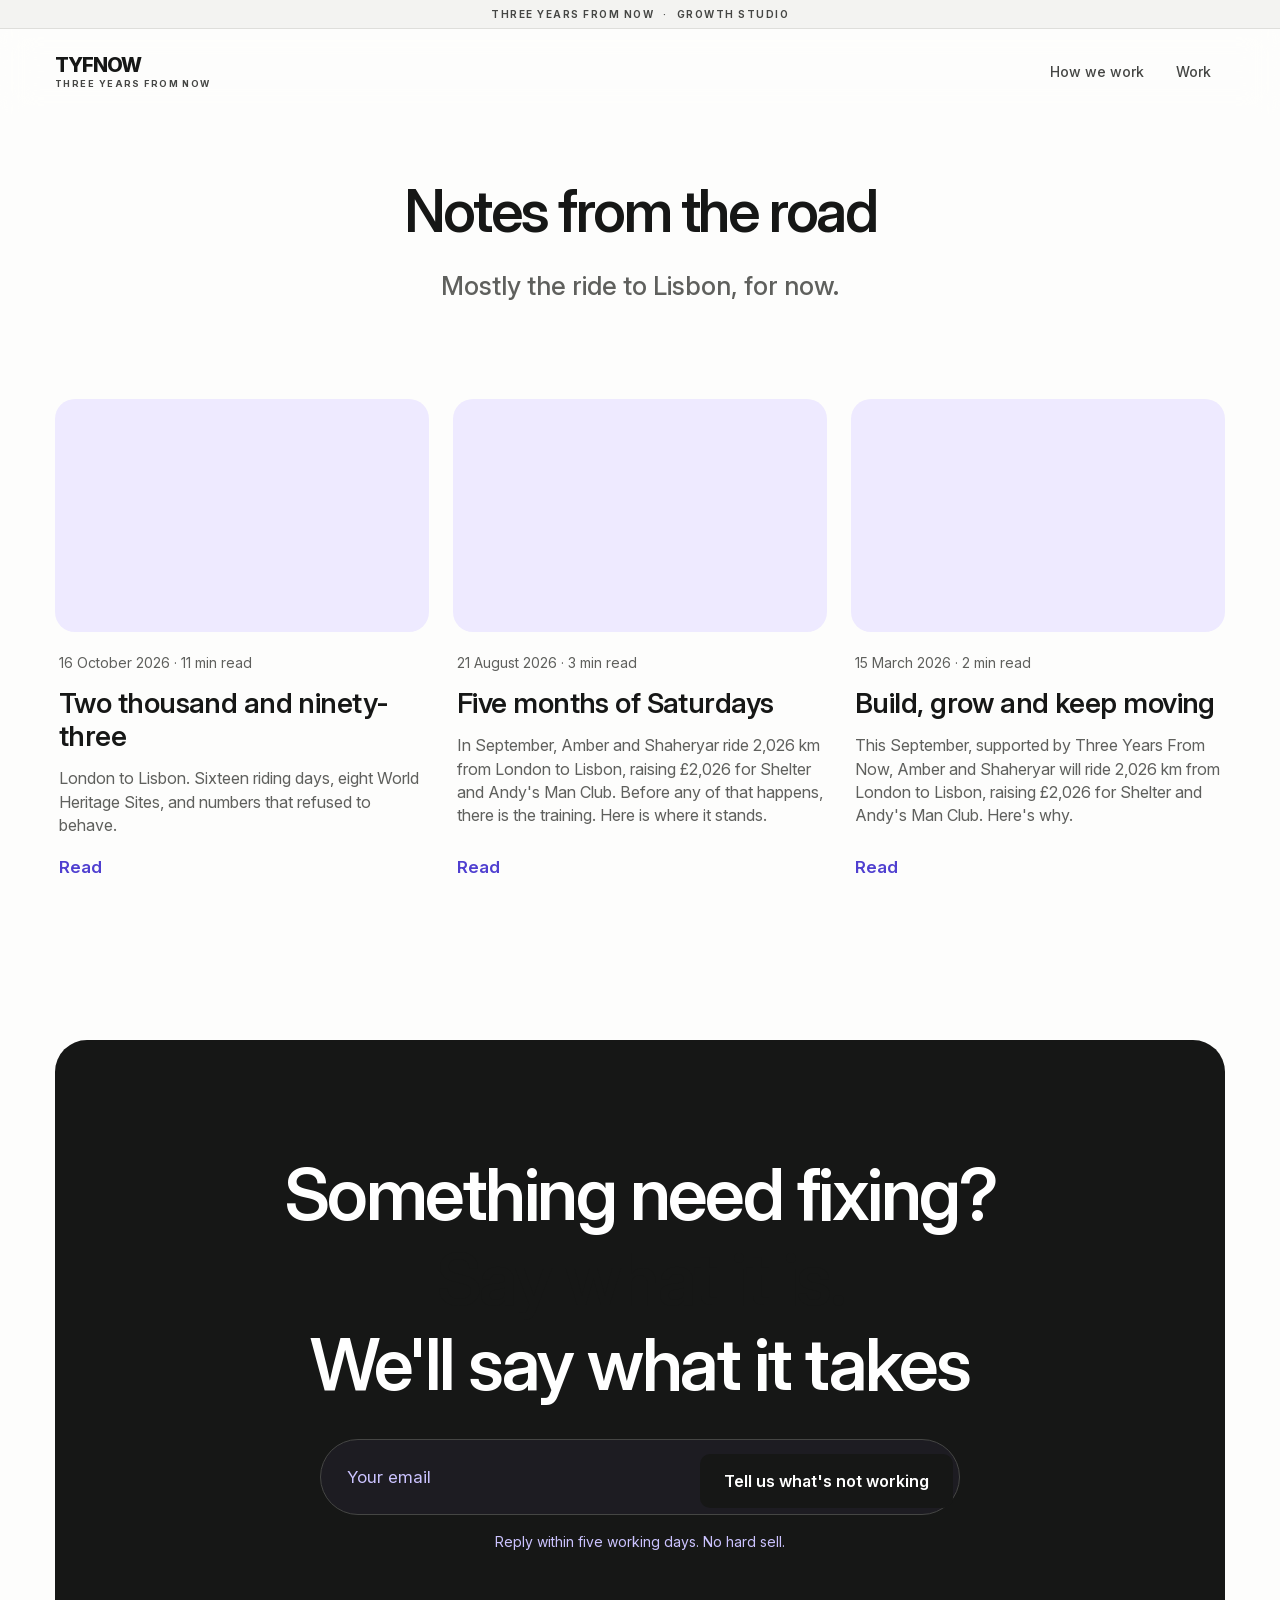
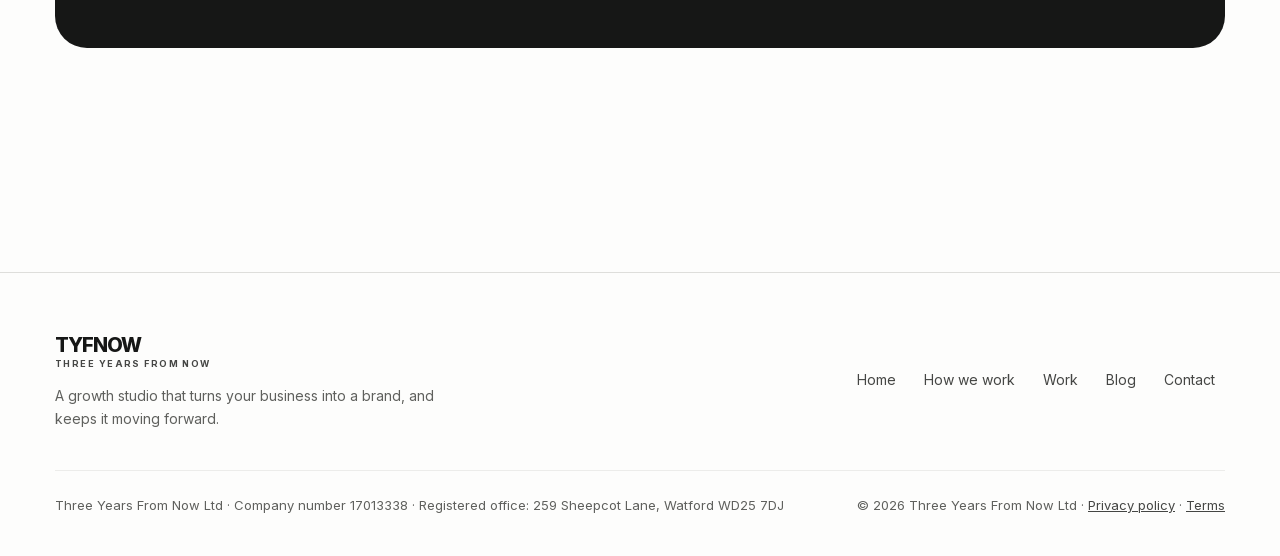
==== blog/index.html @ 42dde0fc "F166–F171: logo is Home, no nav button, problem copy edits, no section lines, new audience drawings " ====
<!doctype html>
<html lang="en-GB" data-ga="">
<head>
<meta charset="utf-8">
<meta name="viewport" content="width=device-width, initial-scale=1">
<title>Blog. Notes on building and growing a small business. Three Years From Now</title>
<meta name="description" content="Notes from Three Years From Now. Mostly the ride to Lisbon, for now.">
<meta name="robots" content="index, follow">
<link rel="canonical" href="https://www.threeyearsfromnow.com/blog">
<meta property="og:title" content="Blog. Notes on building and growing a small business. Three Years From Now">
<meta property="og:description" content="Notes from Three Years From Now. Mostly the ride to Lisbon, for now.">
<meta property="og:url" content="https://www.threeyearsfromnow.com/blog">
<meta property="og:type" content="website">
<meta property="og:site_name" content="Three Years From Now">
<meta property="og:locale" content="en_GB">
<meta property="og:image" content="https://www.threeyearsfromnow.com/img/og.png">
<meta property="og:image:width" content="1200">
<meta property="og:image:height" content="630">
<meta property="og:image:alt" content="Hopping tools isn't a strategy. A growth studio for business owners.">
<meta name="twitter:card" content="summary_large_image">
<meta name="twitter:title" content="Blog. Notes on building and growing a small business. Three Years From Now">
<meta name="twitter:description" content="Notes from Three Years From Now. Mostly the ride to Lisbon, for now.">
<meta name="twitter:image" content="https://www.threeyearsfromnow.com/img/og.png">
<script type="application/ld+json">{"@context": "https://schema.org", "@graph": [{"@type": "Blog", "url": "https://www.threeyearsfromnow.com/blog", "name": "Three Years From Now blog", "publisher": {"@id": "https://www.threeyearsfromnow.com/#org"}}, {"@type": "BreadcrumbList", "itemListElement": [{"@type": "ListItem", "position": 1, "name": "Home", "item": "https://www.threeyearsfromnow.com/"}, {"@type": "ListItem", "position": 2, "name": "Blog", "item": "https://www.threeyearsfromnow.com/blog"}]}]}</script>
<link rel="preload" href="/fonts/InterVariable-latin.woff" as="font" type="font/woff" crossorigin>
<link rel="stylesheet" href="/css/v06-base.css">
<link rel="stylesheet" href="/css/site.css">
<link rel="stylesheet" href="/css/pages.css">
<link rel="stylesheet" href="/css/v06-legacy.css">
<link rel="stylesheet" href="/css/v06-chrome.css">
</head>
<body>
<div id="site">
  <div class="util">Three Years From Now <span aria-hidden="true">·</span> Growth studio</div>

<header class="hdr">
  <div class="hdr-wrap">
    <div class="hdr-in">
      <a class="brand" href="/" aria-label="TYFNOW, Three Years From Now, home">
        <span class="brand-w">TYFNOW</span>
        <span class="brand-s">Three Years From Now</span>
      </a>
      <nav class="hdr-nav" aria-label="Primary">
        <a class="hdr-link" href="/how-we-work">How we work</a>
        <a class="hdr-link" href="/work">Work</a>
      </nav>
      <button class="hdr-menu" type="button" aria-controls="hdr-mob" aria-expanded="false">Menu</button>
    </div>
    <nav class="hdr-mob" id="hdr-mob" aria-label="Primary, mobile" hidden>
      <a class="hdr-link" href="/how-we-work">How we work</a>
      <a class="hdr-link" href="/work">Work</a>
    </nav>
  </div>
</header>
  <main class="wrap">

<section class="page-head">
  <h1>Notes from the road</h1>
  <p class="sub">Mostly the ride to Lisbon, for now.</p>
</section>
<section class="post-grid">
    <a href="/blog/two-thousand-and-ninety-three" class="post-card">
      <div class="thumb" aria-hidden="true"><!-- listing image slot: <img src="/img/blog/FILE.jpg" alt="" loading="lazy"> --></div>
      <p class="meta"><time datetime="2026-10-16">16 October 2026</time> · 11 min read</p>
      <h2>Two thousand and ninety-three</h2>
      <p class="stand">London to Lisbon. Sixteen riding days, eight World Heritage Sites, and numbers that refused to behave.</p>
      <span class="read">Read</span>
    </a>
    <a href="/blog/five-months-of-saturdays" class="post-card">
      <div class="thumb" aria-hidden="true"><!-- listing image slot: <img src="/img/blog/FILE.jpg" alt="" loading="lazy"> --></div>
      <p class="meta"><time datetime="2026-08-21">21 August 2026</time> · 3 min read</p>
      <h2>Five months of Saturdays</h2>
      <p class="stand">In September, Amber and Shaheryar ride 2,026 km from London to Lisbon, raising £2,026 for Shelter and Andy's Man Club. Before any of that happens, there is the training. Here is where it stands.</p>
      <span class="read">Read</span>
    </a>
    <a href="/blog/build-grow-and-keep-moving" class="post-card">
      <div class="thumb" aria-hidden="true"><!-- listing image slot: <img src="/img/blog/FILE.jpg" alt="" loading="lazy"> --></div>
      <p class="meta"><time datetime="2026-03-15">15 March 2026</time> · 2 min read</p>
      <h2>Build, grow and keep moving</h2>
      <p class="stand">This September, supported by Three Years From Now, Amber and Shaheryar will ride 2,026 km from London to Lisbon, raising £2,026 for Shelter and Andy's Man Club. Here's why.</p>
      <span class="read">Read</span>
    </a>
</section>

<section class="cta-sec">
  <div class="card cta-card">
    <h2>Something need fixing?<br><span>Say what it is.</span><br>We'll say what it takes</h2>
    <form class="cta-form" action="/contact" method="get">
      <div class="cta-field">
        <label for="cta-email" class="sr-only">Your email</label>
        <input id="cta-email" name="email" type="email" inputmode="email" autocomplete="email" placeholder="Your email">
        <button type="submit" class="btn">Tell us what's not working</button>
      </div>
      <p class="trust">Reply within five working days. No hard sell.</p>
    </form>
  </div>
</section>

</main>
  <footer class="foot">
  <div class="foot-wrap">
    <div class="foot-top">
      <div class="foot-brand">
        <a class="brand" href="/" aria-label="TYFNOW, Three Years From Now, home">
          <span class="brand-w">TYFNOW</span>
          <span class="brand-s">Three Years From Now</span>
        </a>
        <p class="foot-desc">A growth studio that turns your business into a brand, and keeps it moving forward.</p>
      </div>
      <nav class="foot-links" aria-label="Footer">
        <a href="/">Home</a>
        <a href="/how-we-work">How we work</a>
        <a href="/work">Work</a>
        <a href="/blog" aria-current="page">Blog</a>
        <a href="/contact">Contact</a>
      </nav>
    </div>
    <div class="foot-base">
      <p>Three Years From Now Ltd · Company number 17013338 · Registered office: 259 Sheepcot Lane, Watford WD25 7DJ</p>
      <p>© 2026 Three Years From Now Ltd · <a href="/privacy">Privacy policy</a> · <a href="/terms">Terms</a></p>
    </div>
  </div>
</footer>
</div>
<div id="cookie" class="cookie" role="region" aria-label="Cookies">
  <p>We'd like to count visits with Google Analytics. It records which pages and buttons get used, not what you type. <a href="/privacy">Privacy policy</a>.</p>
  <button type="button" class="btn" data-accept>Accept</button>
  <button type="button" class="btn ghost" data-decline>Decline</button>
</div>
<script src="/js/site.js"></script>
<script src="/js/v06.js"></script>
</body>
</html>
---- css/v06-base.css ----
/* TYFNOW v06-base.css: self-hosted Inter (variable, Latin subset). Loaded first on every page. 23 Oct 2026. */
@font-face{font-family:"Inter";font-style:normal;font-weight:100 900;font-display:swap;src:url(/fonts/InterVariable-latin.woff) format("woff")}
---- css/site.css ----
/* TYFNOW site.css: tokens, type, gate, chrome. 17 Oct 2026. */
@font-face{font-family:"Inter Tight";font-style:normal;font-weight:100 900;font-display:swap;src:url(/fonts/InterTight-var.woff) format("woff")}

:root{
  --page:#F7F5F2;
  --ink:#2B2140;
  --ink-card:#3A2D55;
  --ink-line:#4E3F6E;
  --accent:#E8744F;
  --on-accent:#FFFFFF;
  --accent-ink:#C85A36;
  --yellow:#F2B35B;
  --band:#EADFF5;
  --sky:#9B7FD1;
  --mint:#5FB08A;
  --green:#2F6B4F;
  --body:#4F4664;
  --muted-on-ink:#C9BEDC;
  --muted2:#A194B8;
  --rule:#DCD5E6;
  --globe:#ECE9E3;
  --cream:#F7F5F2;
  --font:"Inter Tight",system-ui,-apple-system,"Segoe UI",Roboto,Helvetica,Arial,sans-serif;
  --measure:1280px;
  --gutter:80px;
}
@media (max-width:900px){:root{--gutter:24px}}

*,*::before,*::after{box-sizing:border-box}
html{-webkit-text-size-adjust:100%;scroll-behavior:smooth}
@media (prefers-reduced-motion:reduce){html{scroll-behavior:auto}}
body{margin:0;overflow-x:hidden;background:var(--page);color:var(--ink);font-family:var(--font);font-size:17px;line-height:1.5;-webkit-font-smoothing:antialiased}
a{color:var(--ink)}a:hover{color:var(--accent)}
img,video{max-width:100%;display:block}
button,input,textarea{font:inherit;color:inherit}
h1,h2,h3{font-weight:600;letter-spacing:-0.03em;line-height:1.02;margin:0}
p{margin:0}
.sr-only{position:absolute;left:0;top:0;margin:-1px;padding:0;border:0;width:1px;height:1px;overflow:hidden;clip:rect(0 0 0 0);white-space:nowrap}
.wrap{max-width:var(--measure);width:100%;margin:0 auto;padding:0 var(--gutter)}

/* Logo tab */
.logo{display:inline-flex;align-items:center;height:34px;padding:0 8px;color:var(--on-accent);background:var(--accent);font-size:18px;font-weight:700;letter-spacing:.02em;border-radius:18px 18px 18px 0;text-decoration:none;white-space:nowrap}
.logo:hover{color:var(--on-accent)}
.logo.small{height:19px;padding:0 8px;font-size:9px}
@media (max-width:900px){.logo{height:26px;font-size:13px}}

/* Buttons */
.btn{display:inline-flex;align-items:center;justify-content:center;height:56px;padding:0 28px;border:0;border-radius:999px;background:var(--accent);color:var(--on-accent);font-size:17px;font-weight:700;text-decoration:none;cursor:pointer;white-space:nowrap}
.btn:hover{color:var(--on-accent);filter:brightness(.95)}
.btn:disabled{opacity:.45;cursor:not-allowed;filter:none}
.btn.ink{background:var(--ink);color:#fff}
.btn.outline{background:transparent;border:1.5px solid var(--ink);color:var(--ink);font-weight:600}
.btn.outline:hover{color:var(--accent);border-color:var(--accent)}
.btn.ghost{background:transparent;border:1px solid var(--ink-line);color:var(--cream);font-weight:600}
.btn.ghost:hover{color:#fff;border-color:var(--muted-on-ink)}
.btn.sky{background:var(--sky);color:#fff}
.btn.sky:hover{color:#fff}
.btn.sm{height:44px;padding:0 22px;font-size:16px;font-weight:600}
.btn.full{width:100%}
:focus-visible{outline:3px solid var(--yellow);outline-offset:3px}

/* Header and footer */
.site-header{display:flex;align-items:center;justify-content:space-between;padding-top:24px;padding-bottom:24px}
.site-header nav{display:flex;align-items:center;gap:32px;font-size:16px;font-weight:500}
.site-header nav a{text-decoration:none}
.menu-btn{display:none;height:44px;padding:0 14px;border:1.5px solid var(--ink);border-radius:999px;background:transparent;font-weight:600;cursor:pointer}
@media (max-width:900px){
  .site-header nav{display:none}
  .site-header nav.open{display:flex;position:fixed;inset:0;z-index:40;flex-direction:column;align-items:flex-start;justify-content:center;gap:28px;padding:var(--gutter);background:var(--page);font-size:28px;font-weight:600}
  .site-header nav.open .btn{margin-top:12px}
  .menu-btn{display:inline-flex;align-items:center;position:relative;z-index:41}
}

.site-footer{background:#E8E6EC;color:var(--body);font-size:15px}
.site-footer .wrap{display:grid;grid-template-columns:repeat(12,minmax(0,1fr));column-gap:24px;row-gap:32px;padding-top:56px;padding-bottom:120px}
.site-footer .f-co{grid-column:1/span 5;display:flex;flex-direction:column;align-items:flex-start;gap:16px}
.site-footer .f-company{font-size:13px;line-height:1.6}
.site-footer .f-company a{color:var(--body)}
.site-footer .f-nav{grid-column:10/span 3;display:flex;flex-direction:column;gap:10px;padding-top:35px}
.site-footer .f-nav a{color:var(--ink);text-decoration:none}
.site-footer .f-copy{grid-column:1/span 12;position:relative;font-size:13px;padding-top:24px;text-align:center}
.site-footer .f-copy::before{content:"";position:absolute;left:50%;top:0;width:100vw;transform:translateX(-50%);border-top:1px solid rgba(43,33,64,.14)}
.site-footer .f-copy a{color:var(--body)}
@media (max-width:900px){
  .site-footer .wrap{display:flex;flex-direction:column;padding-bottom:64px}
  .site-footer .f-nav{padding-top:0}
}

/* Current page in the header */
.site-header nav a[aria-current="page"]{text-decoration:underline;text-underline-offset:6px;text-decoration-thickness:2px;text-decoration-color:var(--accent)}

/* Plain group labels (replace the pill eyebrows) */
.group-label{font-size:14px;font-weight:600;letter-spacing:.04em;text-transform:uppercase;color:var(--body);margin:0}

/* Toast: skipped the question (bottom left, once per session) */
.banner{position:fixed;left:16px;bottom:16px;z-index:59;display:none;align-items:center;gap:14px;max-width:calc(100% - 32px);padding:16px 8px 16px 18px;line-height:1.35;border-radius:16px;background:#fff;color:var(--ink);font-size:15px;box-shadow:0 12px 40px rgba(43,33,64,.18)}
.banner.show{display:flex}
.banner a{font-weight:600}
.banner .small{margin-top:4px;font-size:12px;color:var(--muted2)}
.banner button{width:40px;height:40px;flex:0 0 auto;border:0;background:transparent;color:var(--body);font-size:22px;line-height:1;cursor:pointer;border-radius:999px}
.banner button:hover{color:var(--ink)}

/* Cookie notice */
.cookie{position:fixed;left:16px;right:16px;bottom:16px;z-index:60;display:none;gap:12px;align-items:center;flex-wrap:wrap;padding:14px 16px;border-radius:16px;background:var(--ink);color:var(--cream);font-size:14px;box-shadow:0 12px 40px rgba(43,33,64,.25)}
.cookie.show{display:flex}
.cookie p{flex:1 1 280px}
.cookie a{color:var(--muted-on-ink)}
.cookie .btn{height:40px;padding:0 18px;font-size:14px}
@media (min-width:900px){.cookie{left:auto;max-width:560px}}

/* ========== Gate ========== */
html.gate-pending body{overflow:hidden}
html.gate-pending #site{visibility:hidden}
.gate{position:fixed;inset:0;z-index:100;display:none;background:var(--ink);color:var(--cream);overflow-y:auto;-webkit-overflow-scrolling:touch}
html.gate-pending .gate{display:block}
.gate a{color:var(--cream)}
.gate a:hover{color:var(--accent)}
.gate-screen{display:none;min-height:100%;flex-direction:column;padding:56px 24px 32px}
.gate-screen.on{display:flex}
.gate-top{display:flex;align-items:center;height:32px;margin-bottom:32px}
.gate h1,.gate .gate-h{font-size:38px;line-height:1.06;font-weight:600;letter-spacing:-0.03em;margin:0 0 12px}
.gate-date{white-space:nowrap}
.quote-wrap{display:flex;flex-direction:column;gap:14px;max-width:342px}
.quote{font-size:18px;line-height:1.25;font-weight:500;min-height:90px;color:var(--cream)}
.caret{display:inline-block;width:2px;height:.9em;background:var(--accent);margin-left:3px;vertical-align:-.1em}
.caret.off{opacity:0}
.quote-author{font-size:13px;color:var(--muted-on-ink);min-height:16px}
.quote-ctl{display:flex;align-items:center;gap:8px;margin-top:4px}
.quote-ctl button{width:40px;height:40px;padding:0;border:1px solid var(--ink-line);border-radius:999px;background:transparent;color:var(--cream);cursor:pointer;display:inline-flex;align-items:center;justify-content:center}
.quote-ctl button:hover{border-color:var(--muted-on-ink)}
.quote-count{margin-left:8px;font-size:12px;color:var(--muted2)}
.gate-spacer{flex:1 1 auto;min-height:24px}
.field{background:var(--ink-card);border:1px solid var(--ink-line);border-radius:12px;padding:12px 16px 10px;display:flex;flex-direction:column;gap:4px;height:150px}
.field label{font-size:13px;line-height:1.3;color:var(--muted-on-ink)}
.field textarea,.field input{width:100%;flex:1 1 auto;padding:0;border:0;background:transparent;color:var(--cream);font-size:17px;line-height:1.4;outline:none;resize:none;border-radius:0}
.field input{height:28px;flex:0 0 auto}
.field.short{height:auto;padding-bottom:12px}
.field:focus-within{border-color:var(--muted-on-ink)}
.gate .btn.full{height:56px;margin-top:16px;font-size:17px}
.gate-terms{margin:12px 0 0;text-align:center;font-size:12px;line-height:1.4;color:var(--muted2)}
.gate-terms a{color:var(--muted-on-ink);text-decoration:underline}
.gate-skip{margin:16px 0 0;text-align:center;font-size:13px}
.gate-skip a,.gate-skip button{color:var(--muted2);text-decoration:underline;text-underline-offset:3px;background:none;border:0;padding:0;cursor:pointer;font-size:13px}
.gate-body{font-size:18px;line-height:1.4;color:var(--muted-on-ink);max-width:520px}
.gate-body strong{color:var(--cream);font-weight:600}
.gate-note{font-size:13px;color:var(--muted2);line-height:1.4;margin-top:8px;min-height:18px}
.consent{display:flex;align-items:flex-start;gap:12px;font-size:14px;line-height:1.4;color:var(--muted-on-ink);margin-top:14px;cursor:pointer}
.consent input{width:22px;height:22px;margin:1px 0 0;flex:0 0 auto;accent-color:var(--accent)}
.consent a{color:var(--muted-on-ink);text-decoration:underline}
.gate-stack{display:flex;flex-direction:column;gap:12px;margin-top:16px}

@media (min-width:900px){
  .gate-screen{padding:48px 80px 40px}
  .gate-grid{flex:1 1 auto;display:grid;grid-template-columns:repeat(2,minmax(0,1fr));gap:96px;align-items:center}
  .gate-left{max-width:600px;display:flex;flex-direction:column;gap:24px}
  .gate h1,.gate .gate-h{font-size:72px;margin:0}
  .quote-wrap{max-width:520px;min-height:170px;gap:8px}
  .quote{font-size:26px;min-height:0}
  .quote-ctl{margin-top:auto;padding-top:12px}
  .quote-count{display:none}
  .gate-right{width:100%;max-width:520px;justify-self:end;display:flex;flex-direction:column;gap:16px}
  .gate-spacer{display:none}
  .field{height:195px;border-radius:14px;padding:16px 20px 14px}
  .field label{font-size:14px}
  .field textarea,.field input{font-size:19px}
  .gate .btn.full{height:60px;margin-top:0;font-size:18px}
  .gate-terms{font-size:13px;margin-top:0}
  .gate-skip{font-size:14px;margin-top:8px}
  .gate-skip a,.gate-skip button{font-size:14px}
  .gate-top{height:32px;margin-bottom:0}
  .gate-screen.on{gap:0}
}

/* Overlays: terms drawer, exit message */
.overlay{position:fixed;inset:0;z-index:120;display:none;background:rgba(43,33,64,.72)}
.overlay.on{display:flex;align-items:flex-end;justify-content:center}
@media (min-width:900px){.overlay.on{align-items:center}}
.sheet{width:100%;max-width:560px;max-height:88vh;overflow-y:auto;background:var(--page);color:var(--ink);border-radius:24px 24px 0 0;padding:28px 24px 32px}
@media (min-width:900px){.sheet{border-radius:24px;padding:40px}}
.sheet h2{font-size:28px;margin-bottom:12px}
.sheet p{color:var(--body);font-size:16px;margin-bottom:12px}
.sheet ol{padding-left:20px;color:var(--body);font-size:16px;line-height:1.5;margin:0 0 20px}
.sheet li{margin-bottom:8px}
.sheet .row{display:flex;gap:10px;flex-wrap:wrap}
.sheet .btn{height:48px;font-size:16px}
#gate-sheet.sheet{background:var(--ink-card);color:var(--cream);border:1px solid var(--ink-line)}
#gate-sheet p,#gate-sheet ol{color:var(--muted-on-ink)}
#gate-sheet .btn.outline{border-color:var(--ink-line);color:var(--cream)}

@media (prefers-reduced-motion:reduce){
  .caret{display:none}
}
---- css/pages.css ----
/* TYFNOW pages.css: contact, privacy, terms, stubs. */
.page{padding-top:64px;padding-bottom:128px}
.page h1{font-size:64px;max-width:720px;margin-bottom:24px}
.lead{font-size:20px;line-height:1.45;color:var(--body);max-width:640px}
.lead+.lead{margin-top:12px}
.prose{max-width:720px;color:var(--body);font-size:17px;line-height:1.6}
.prose h2{font-size:28px;color:var(--ink);margin:48px 0 12px}
.prose h3{font-size:20px;color:var(--ink);margin:28px 0 8px;letter-spacing:-0.01em}
.prose p{margin:0 0 14px}
.prose ul,.prose ol{padding-left:22px;margin:0 0 14px}
.prose li{margin-bottom:8px}
.prose em{font-style:italic}
.prose .updated{font-size:14px;color:var(--muted2);margin-bottom:24px}
.two{display:grid;grid-template-columns:minmax(0,5fr) minmax(0,6fr);gap:64px;align-items:start;margin-top:48px}
.form{display:flex;flex-direction:column;gap:16px;background:#fff;border:1px solid var(--rule);border-radius:24px;padding:32px}
.form .f{display:flex;flex-direction:column;gap:6px}
.form label{font-size:14px;font-weight:600}
.form input,.form textarea{width:100%;padding:12px 14px;border:1px solid var(--rule);border-radius:12px;background:var(--page);font-size:17px;outline:none}
.form input:focus,.form textarea:focus{border-color:var(--sky)}
.form textarea{min-height:150px;resize:vertical}
.form .help{font-size:13px;color:var(--muted2)}
.form .consent{color:var(--body);margin-top:0}
.form .consent a{color:var(--ink)}
.form .consent input{width:22px;height:22px;padding:0;border:0;border-radius:0;flex:0 0 auto}
.form .note{font-size:14px;color:var(--accent-ink);min-height:18px}
.success{background:var(--band);border-radius:24px;padding:32px;font-size:18px;line-height:1.5}
.aside h2{font-size:22px;margin:40px 0 8px}
.aside h2.first{margin-top:0}
.aside p{color:var(--body)}
.stub{padding-top:96px;padding-bottom:160px;max-width:720px}
.stub h1{font-size:56px;margin-bottom:20px}
.stub p{font-size:20px;color:var(--body);margin-bottom:28px}
@media (max-width:900px){
  .page{padding-top:32px;padding-bottom:80px}
  .page h1{font-size:40px}
  .two{grid-template-columns:1fr;gap:40px;margin-top:32px}
  .form{padding:20px;border-radius:20px}
  .stub h1{font-size:36px}
}

/* ===== Work and blog, 17 Oct 2026. Tokens and pattern from home v3. ===== */
.card{width:100%;border-radius:32px}
.page-head{padding-top:64px;display:flex;flex-direction:column;align-items:center;text-align:center;gap:24px}
.page-head h1{font-size:96px;max-width:960px}
.page-head .sub{font-size:26px;line-height:1.3;font-weight:500;color:var(--body);max-width:720px}

/* Work */
.work-block{padding-top:120px;display:flex;flex-direction:column;align-items:center;gap:40px}
.tiles{width:100%;display:grid;grid-template-columns:repeat(2,minmax(0,1fr));gap:48px 24px}
.tiles.one{grid-template-columns:minmax(0,1fr)}
.tile{display:flex;flex-direction:column;gap:14px;margin:0;color:var(--ink)}
.tile img{width:100%;height:auto;aspect-ratio:16/10;object-fit:cover;border-radius:20px}
.tile .t{font-size:22px;font-weight:600;letter-spacing:-0.01em;min-height:1em}
.work-block .line{font-size:22px;line-height:1.4;color:var(--body);max-width:860px;text-align:center;margin-top:16px}
.work-block .line a{font-weight:600}

/* CTA card (shared with home) */
.cta-sec{padding-top:160px;padding-bottom:128px}
.cta-card{background:var(--ink);color:#fff;padding:112px 80px 96px;display:flex;flex-direction:column;align-items:center;text-align:center;gap:32px}
.cta-card h2{font-size:72px;max-width:760px}
.cta-card h2 span{color:var(--accent)}
.cta-card .body{max-width:660px;display:flex;flex-direction:column;gap:16px}
.cta-card .body p{font-size:18px;line-height:1.5;color:var(--muted-on-ink)}
.cta-card .btn{margin-top:8px}
.cta-form{width:100%;max-width:640px;display:flex;flex-direction:column;align-items:center;gap:16px}
.cta-field{width:100%;display:flex;align-items:center;gap:6px;padding:6px 6px 6px 24px;border-radius:999px;background:var(--ink-card);border:1px solid var(--ink-line)}
.cta-field input{flex:1 1 0;min-width:0;height:52px;border:0;background:transparent;color:#fff;font-size:17px;outline:none}
.cta-field input::placeholder{color:var(--muted-on-ink)}
.cta-field .btn{height:52px;padding:0 24px;font-size:16px}
.cta-card .trust{font-size:14px;color:var(--muted-on-ink)}

/* Blog listing */
.post-grid{padding-top:96px;display:grid;grid-template-columns:repeat(3,minmax(0,1fr));gap:24px}
.post-card{display:flex;flex-direction:column;gap:14px;text-decoration:none;color:var(--ink)}
.post-card:hover{color:var(--ink)}
.post-card:hover h2{color:var(--accent)}
.post-card .thumb{aspect-ratio:16/10;border-radius:20px;background:var(--band);overflow:hidden}
.post-card .thumb img{width:100%;height:100%;object-fit:cover}
.post-card .meta{font-size:14px;color:var(--muted2);padding:6px 4px 0}
.post-card h2{font-size:28px;padding:0 4px;letter-spacing:-0.02em}
.post-card .stand{font-size:16px;line-height:1.45;color:var(--body);padding:0 4px;flex:1 1 auto}
.post-card .read{font-weight:600;padding:4px 4px 0;color:var(--accent-ink)}

/* Post */
.post{display:flex;flex-direction:column;align-items:center;gap:48px;padding-top:64px}
.post-head{display:flex;flex-direction:column;align-items:center;text-align:center;gap:20px;max-width:960px}
.post-head .cats{display:flex;flex-wrap:wrap;justify-content:center;gap:8px}
.post-head .cat{display:inline-flex;align-items:center;height:28px;padding:0 12px;border-radius:999px;background:var(--band);color:var(--ink);font-size:13px;font-weight:600}
.post-head h1{font-size:72px}
.post-head .stand{font-size:26px;line-height:1.3;font-weight:500;color:var(--body);max-width:800px}
.post-head .meta{font-size:15px;color:var(--muted2)}
.fig{width:100%;margin:0;display:flex;flex-direction:column;gap:10px}
.fig img{width:100%;height:auto;border-radius:32px;object-fit:cover;aspect-ratio:16/10;background:var(--band)}
.fig figcaption{font-size:14px;color:var(--muted2);text-align:center}
.fig.hero{max-width:var(--measure)}
.fig.pair{display:grid;grid-template-columns:repeat(2,minmax(0,1fr));gap:16px}
.fig.pair img{border-radius:24px}
.fig.strip{display:grid;grid-template-columns:repeat(3,minmax(0,1fr));gap:16px}
.fig.strip img{aspect-ratio:4/5;border-radius:24px}
.fig.pair figcaption,.fig.strip figcaption{grid-column:1/-1}
.post-body{width:100%;max-width:760px;font-size:20px;line-height:1.6;color:var(--body)}
.post-body p{margin:0 0 22px}
.post-body h2{font-size:34px;color:var(--ink);margin:56px 0 16px}
.post-body h2:first-child{margin-top:0}
.post-body strong{color:var(--ink)}
.post-body a{color:var(--accent-ink)}
.post-body .fig{margin:8px 0 36px}
.post-body .fig img{border-radius:24px}
.post-links{display:flex;flex-wrap:wrap;justify-content:center;gap:12px;max-width:760px}
.pull{width:100%;max-width:760px;margin:0;padding:40px 48px;border-radius:32px;background:var(--band);text-align:center}
.pull p{font-size:26px;line-height:1.3;font-weight:500;color:var(--ink)}
.pull footer{margin-top:16px;font-size:15px;color:var(--body)}
.post-nav{display:grid;grid-template-columns:repeat(2,minmax(0,1fr));gap:24px;margin-top:96px;padding-top:40px;border-top:1px solid var(--rule)}
.post-nav a{display:flex;flex-direction:column;gap:6px;text-decoration:none;font-size:28px;font-weight:600;letter-spacing:-0.02em}
.post-nav a span{font-size:14px;font-weight:500;color:var(--muted2)}
.post-nav .next{text-align:right;align-items:flex-end}

@media (max-width:900px){
  .page-head{padding-top:32px;gap:16px}
  .page-head h1{font-size:44px}
  .page-head .sub{font-size:20px}
  .work-block{padding-top:64px;gap:28px}
  .tiles{grid-template-columns:1fr;gap:28px}
  .tile img{border-radius:12px}
  .work-block .line{font-size:18px}
  .cta-sec{padding-top:96px;padding-bottom:80px}
  .cta-card{padding:56px 24px 48px;border-radius:24px;gap:28px}
  .cta-card h2{font-size:40px}
  .cta-field{flex-direction:column;align-items:stretch;padding:6px;border-radius:24px}
  .cta-field input{padding:0 16px}
  .cta-field .btn{width:100%}
  .post-grid{grid-template-columns:1fr;padding-top:48px}
  .post{padding-top:32px;gap:32px}
  .post-head h1{font-size:40px}
  .post-head .stand{font-size:20px}
  .fig img{border-radius:20px}
  .fig.pair,.fig.strip{grid-template-columns:1fr}
  .post-body{font-size:18px}
  .post-body h2{font-size:26px;margin-top:40px}
  .pull{padding:28px 20px;border-radius:24px}
  .pull p{font-size:20px}
  .post-nav{grid-template-columns:1fr;margin-top:64px}
  .post-nav a{font-size:22px}
  .post-nav .next{text-align:left;align-items:flex-start}
}

/* ===== How we work, 23 Oct 2026. Tokens from site.css. ===== */
.hww-head{padding-top:64px;display:flex;flex-direction:column;align-items:center;text-align:center;gap:24px}
.hww-head h1{font-size:clamp(40px,6vw,88px);max-width:900px;line-height:1.02}
.hww-sec{padding-top:140px;display:flex;flex-direction:column;align-items:center;text-align:center;gap:32px}
.hww-sec h2{font-size:clamp(30px,4.6vw,56px);max-width:900px;line-height:1.05}
.hww-head .lede,.hww-sec .lede{max-width:760px;color:var(--body);font-size:19px;line-height:1.55;text-align:left}
.hww-head .lede p,.hww-sec .lede p{margin:0 0 16px}
.hww-head .lede p:last-child,.hww-sec .lede p:last-child{margin:0}
@media (max-width:900px){
  .hww-head{padding-top:32px;gap:16px}
  .hww-sec{padding-top:88px;gap:24px}
  .hww-head .lede,.hww-sec .lede{font-size:17px}
}

/* The expertise ring */
.ring-svg{width:100%;max-width:560px;height:auto;display:block;margin:8px auto}
.ring-svg .rg{fill:none;stroke-width:1.5}
.ring-svg .rg.out{stroke:var(--sky);stroke-opacity:.55}
.ring-svg .rg.inn{stroke:var(--accent);stroke-opacity:.55}
.ring-svg .core{fill:var(--ink)}
.ring-svg text{font-family:var(--font)}
.ring-svg .lab{paint-order:stroke;stroke:var(--page);stroke-width:7px;stroke-linejoin:round;font-weight:600}
.ring-svg .lab.out{font-size:19px;fill:var(--ink)}
.ring-svg .lab.inn{font-size:18px;fill:var(--accent-ink)}
.ring-svg .core-t{fill:#fff;font-weight:700;font-size:26px}
@media (max-width:620px){
  .ring-svg{max-width:none;width:calc(100% + 2*var(--gutter));margin-left:calc(-1*var(--gutter));margin-right:calc(-1*var(--gutter))}
  .ring-svg .lab.out{font-size:22px}
  .ring-svg .lab.inn{font-size:21px}
  .ring-svg .core-t{font-size:30px}
}

/* Moving pills strip (full-bleed) */
.pills{width:100vw;margin-left:calc(50% - 50vw);overflow:hidden;padding:56px 0;-webkit-mask-image:linear-gradient(90deg,transparent,#000 7%,#000 93%,transparent);mask-image:linear-gradient(90deg,transparent,#000 7%,#000 93%,transparent)}
.pills-track{display:flex;gap:14px;width:max-content;animation:pill-scroll 48s linear infinite}
.pill{flex:0 0 auto;display:inline-flex;align-items:center;height:46px;padding:0 20px;border:1.5px solid var(--ink);border-radius:999px;font-size:16px;font-weight:600;color:var(--ink);white-space:nowrap}
@keyframes pill-scroll{from{transform:translate3d(0,0,0)}to{transform:translate3d(-50%,0,0)}}
.pills:hover .pills-track{animation-play-state:paused}
@media (max-width:900px){.pills{padding:40px 0}.pill{height:42px;font-size:15px;padding:0 16px}}
@media (prefers-reduced-motion:reduce){
  .pills{width:100%;margin:0;-webkit-mask-image:none;mask-image:none;padding:40px var(--gutter)}
  .pills-track{animation:none;flex-wrap:wrap;justify-content:center;width:auto}
  .pills-track .pill[aria-hidden="true"]{display:none}
}

/* Values ("The TYFNOW way") */
.vz{padding-top:140px;display:block}
.vz-top{display:flex;justify-content:space-between;gap:40px;flex-wrap:wrap;align-items:flex-start}
.vz-kick{font-size:14px;font-weight:600;letter-spacing:.14em;text-transform:uppercase;color:var(--accent-ink);margin:0 0 14px}
.vz h2{font-size:clamp(30px,4.6vw,52px);line-height:1.05;letter-spacing:-0.02em}
.vz-intro{max-width:360px;color:var(--body);font-size:16px;line-height:1.5;padding-top:4px}
.vz-stitch{font-size:clamp(26px,4vw,46px);font-weight:500;line-height:1.22;letter-spacing:-0.01em;margin:44px 0 60px;max-width:1040px}
.vz-v{color:var(--accent-ink);border-bottom:2px solid var(--accent);padding-bottom:2px;white-space:nowrap}
.vz-v.soft{opacity:.55}
.vz-cols{display:grid;grid-template-columns:repeat(5,1fr);gap:28px}
.vz-col{border-top:1.5px solid var(--accent);padding-top:16px}
.vz-col:last-child{border-top-color:var(--rule)}
.vz-col h3{font-size:19px;font-weight:600;margin-bottom:10px}
.vz-col p{color:var(--body);font-size:15px;line-height:1.5}
@media (max-width:860px){.vz-cols{grid-template-columns:repeat(2,1fr);gap:22px}}
@media (max-width:900px){.vz{padding-top:88px}.vz-stitch{margin:28px 0 40px}}
@media (max-width:520px){.vz-cols{grid-template-columns:1fr}.vz-top{flex-direction:column}.vz-intro{max-width:none}}

/* Work: anonymised live-client case (placeholder until real material lands) */
.case{width:100%;max-width:980px;margin:0 auto}
.case-grid{display:grid;grid-template-columns:repeat(3,minmax(0,1fr));gap:20px}
.case-cell{display:flex;flex-direction:column;gap:12px;text-align:left}
.case-k{font-size:14px;font-weight:600;letter-spacing:.04em;text-transform:uppercase;color:var(--body)}
.case .ph{aspect-ratio:4/3;border:1.5px dashed var(--muted2);border-radius:18px;display:flex;align-items:center;justify-content:center;padding:16px;text-align:center;font-size:14px;line-height:1.4;color:var(--muted2)}
@media (max-width:900px){.case-grid{grid-template-columns:1fr;gap:16px}}
---- css/v06-legacy.css ----
/* TYFNOW v06-legacy.css: brings Contact, Privacy, Terms and the blog onto the V06 palette and type
   without rewriting their layouts. Loaded after site.css and pages.css. 23 Oct 2026. */
:root{
  --page:#fdfdfc;
  --ink:#161716;
  --ink-card:#1d1c22;
  --ink-line:#454644;
  --accent:#161716;
  --on-accent:#ffffff;
  --accent-ink:#4f3fd0;
  --yellow:#7661f6;
  --band:#eeeaff;
  --sky:#7661f6;
  --mint:#bcefe9;
  --green:#1f6f64;
  --body:#5f605d;
  --muted-on-ink:#cbc3ff;
  --muted2:#5f605d;
  --rule:#dededb;
  --globe:#f3f3f1;
  --cream:#f8f8f6;
  --font:"Inter","Helvetica Neue",Arial,sans-serif;
}
body{background:var(--page)}
a:hover{color:var(--accent-ink)}
:focus-visible{outline-color:#7661f6}

/* V06 type */
h1,h2,h3{font-weight:570;letter-spacing:-.035em;line-height:1.18}
.page h1,.stub h1,.page-head h1,.post-head h1{font-size:clamp(45px,4.5vw,64px);line-height:1.16;letter-spacing:-.044em}
.prose h2{font-size:clamp(24px,2.4vw,28px);font-weight:590;letter-spacing:-.025em}
.prose h3{font-weight:590;letter-spacing:-.02em}
.lead{font-size:17px;line-height:1.7}
.prose{font-size:16px;line-height:1.72}
@media (max-width:760px){.page h1,.stub h1,.page-head h1,.post-head h1{font-size:clamp(37px,9.1vw,47px);line-height:1.18}.lead{font-size:16px}}

/* V06 buttons */
.btn{height:auto;min-height:54px;padding:0 23px;border-radius:10px;font-size:13px;font-weight:600;line-height:1.3;transition:background-color .2s ease,transform .2s ease}
.btn:hover{filter:none;background:#4a4b49;color:#fff;transform:translateY(-2px)}
.btn.outline,.btn.ghost{background:#fff;border:1px solid #d2d2d7;color:var(--ink)}
.btn.outline:hover,.btn.ghost:hover{background:#e8e8e6;border-color:#d2d2d7;color:var(--ink)}
.btn:disabled:hover{transform:none;background:var(--accent)}
@media (prefers-reduced-motion:reduce){.btn{transition:none}.btn:hover{transform:none}}

/* main content keeps the old .wrap, aligned to the new header gutters */
main.wrap{max-width:none;width:min(calc(100% - 110px),1280px);padding:0}
@media (max-width:1000px){main.wrap{width:calc(100% - 68px)}}
@media (max-width:760px){main.wrap{width:calc(100% - 38px)}}
---- css/v06-chrome.css ----
/* TYFNOW v06-chrome.css: shared utility strip, header, mobile menu, footer and cookie notice.
   Loaded last on every page. Class names are prefixed (hdr-, foot-) so they never collide with page CSS. 23 Oct 2026. */

/* utility strip */
.util{height:29px;display:flex;align-items:center;justify-content:center;gap:9px;background:#f3f3f1;border-bottom:1px solid #dededb;font-family:Inter,"Helvetica Neue",Arial,sans-serif;font-size:10px;font-weight:650;letter-spacing:.15em;text-transform:uppercase;color:#454644}

/* header */
.hdr{position:sticky;top:0;z-index:20;background:rgba(253,253,252,.62);backdrop-filter:saturate(1.6) blur(18px);-webkit-backdrop-filter:saturate(1.6) blur(18px);border-bottom:0;font-family:Inter,"Helvetica Neue",Arial,sans-serif}
.hdr-wrap,.foot-wrap{width:min(calc(100% - 110px),1280px);margin-inline:auto}
@media (max-width:1000px){.hdr-wrap,.foot-wrap{width:calc(100% - 68px)}}
@media (max-width:760px){.hdr-wrap,.foot-wrap{width:calc(100% - 38px)}}
.hdr-in{height:85px;display:flex;align-items:center;justify-content:space-between;gap:24px}
.brand{display:inline-flex;flex-direction:column;justify-content:center;gap:4px;min-height:44px;text-decoration:none}
.brand-w{font-size:20px;font-weight:800;letter-spacing:-.05em;line-height:1;color:#161716}
.brand-s{font-size:9px;font-weight:700;letter-spacing:.16em;text-transform:uppercase;line-height:1;color:#454644}
.hdr-nav{display:flex;align-items:center;gap:4px}
.hdr-link{display:inline-flex;align-items:center;min-height:44px;padding:0 14px;border-radius:10px;font-size:14px;font-weight:500;color:#454644;text-decoration:none}
.hdr-link:hover{color:#161716;background:#f3f3f1}
.hdr-link[aria-current="page"]{color:#161716;font-weight:600;background:#eeeaff}
.hdr-cta{display:inline-flex;align-items:center;justify-content:center;min-height:46px;padding:0 20px;margin-left:10px;border-radius:10px;background:#e8e8e6;color:#161716;font-size:13px;font-weight:600;line-height:1.3;text-decoration:none;white-space:nowrap;transition:background-color .2s ease,transform .2s ease}
.hdr-cta:hover{background:#d9d9d6;color:#161716;transform:translateY(-2px)}
.hdr-menu{display:none;align-items:center;justify-content:center;min-height:44px;padding:0 16px;border:0;border-radius:10px;background:#fff;box-shadow:inset 0 0 0 1px #dededb;font-family:inherit;font-size:13px;font-weight:600;line-height:1;color:#161716;cursor:pointer}
.hdr-mob{display:none}
.hdr a:focus-visible,.hdr button:focus-visible,.foot a:focus-visible{outline:3px solid #7661f6;outline-offset:3px;border-radius:10px}
@media (max-width:1000px){.hdr-nav{gap:0}}
@media (max-width:760px){
  .hdr-in{height:70px}
  .hdr-nav{display:none}
  .hdr-menu{display:inline-flex}
  .hdr-mob:not([hidden]){display:flex;flex-direction:column;gap:4px;padding:6px 0 20px}
  .hdr-mob .hdr-link{font-size:17px;padding:0 10px;border-radius:10px}
  .hdr-mob .hdr-cta{margin:10px 0 0;min-height:52px}
}
@media (prefers-reduced-motion:reduce){.hdr-cta{transition:none}.hdr-cta:hover{transform:none}}

/* footer */
.foot{margin-top:96px;padding:56px 0 40px;border-top:1px solid #dededb;background:transparent;font-family:Inter,"Helvetica Neue",Arial,sans-serif}
.foot-top{display:flex;flex-wrap:wrap;justify-content:space-between;gap:32px}
.foot-brand{display:flex;flex-direction:column;gap:12px;max-width:380px}
.foot-desc{font-size:14px;line-height:1.6;color:#5f605d}
.foot-links{display:flex;flex-wrap:wrap;gap:4px 8px}
.foot-links a{display:inline-flex;align-items:center;min-height:44px;padding:0 10px;font-size:14px;color:#454644;text-decoration:none}
.foot-links a:hover{color:#161716}
.foot-base{display:flex;flex-wrap:wrap;justify-content:space-between;gap:16px;margin-top:40px;padding-top:24px;border-top:1px solid #ececea;font-size:13px;line-height:1.6;color:#5f605d}
.foot-base a{color:#454644}

/* cookie notice (only appears once a GA ID is set) */
.cookie{position:fixed;left:16px;right:16px;bottom:16px;z-index:60;display:none;gap:12px;align-items:center;flex-wrap:wrap;padding:14px 16px;border-radius:16px;background:#161716;color:#f3f3f1;font-family:Inter,"Helvetica Neue",Arial,sans-serif;font-size:14px;box-shadow:0 12px 40px rgba(22,23,22,.25)}
.cookie.show{display:flex}
.cookie p{flex:1 1 280px;margin:0}
.cookie a{color:#cbc3ff}
.cookie button{min-height:40px;padding:0 18px;border-radius:10px;font:600 13px/1 Inter,"Helvetica Neue",Arial,sans-serif;cursor:pointer}
.cookie [data-accept]{border:0;background:#fff;color:#161716}
.cookie [data-decline]{border:1px solid #71726f;background:transparent;color:#f3f3f1}
@media (min-width:900px){.cookie{left:auto;max-width:560px}}

.sr-only{position:absolute;left:0;top:0;margin:-1px;padding:0;border:0;width:1px;height:1px;overflow:hidden;clip:rect(0 0 0 0);white-space:nowrap}
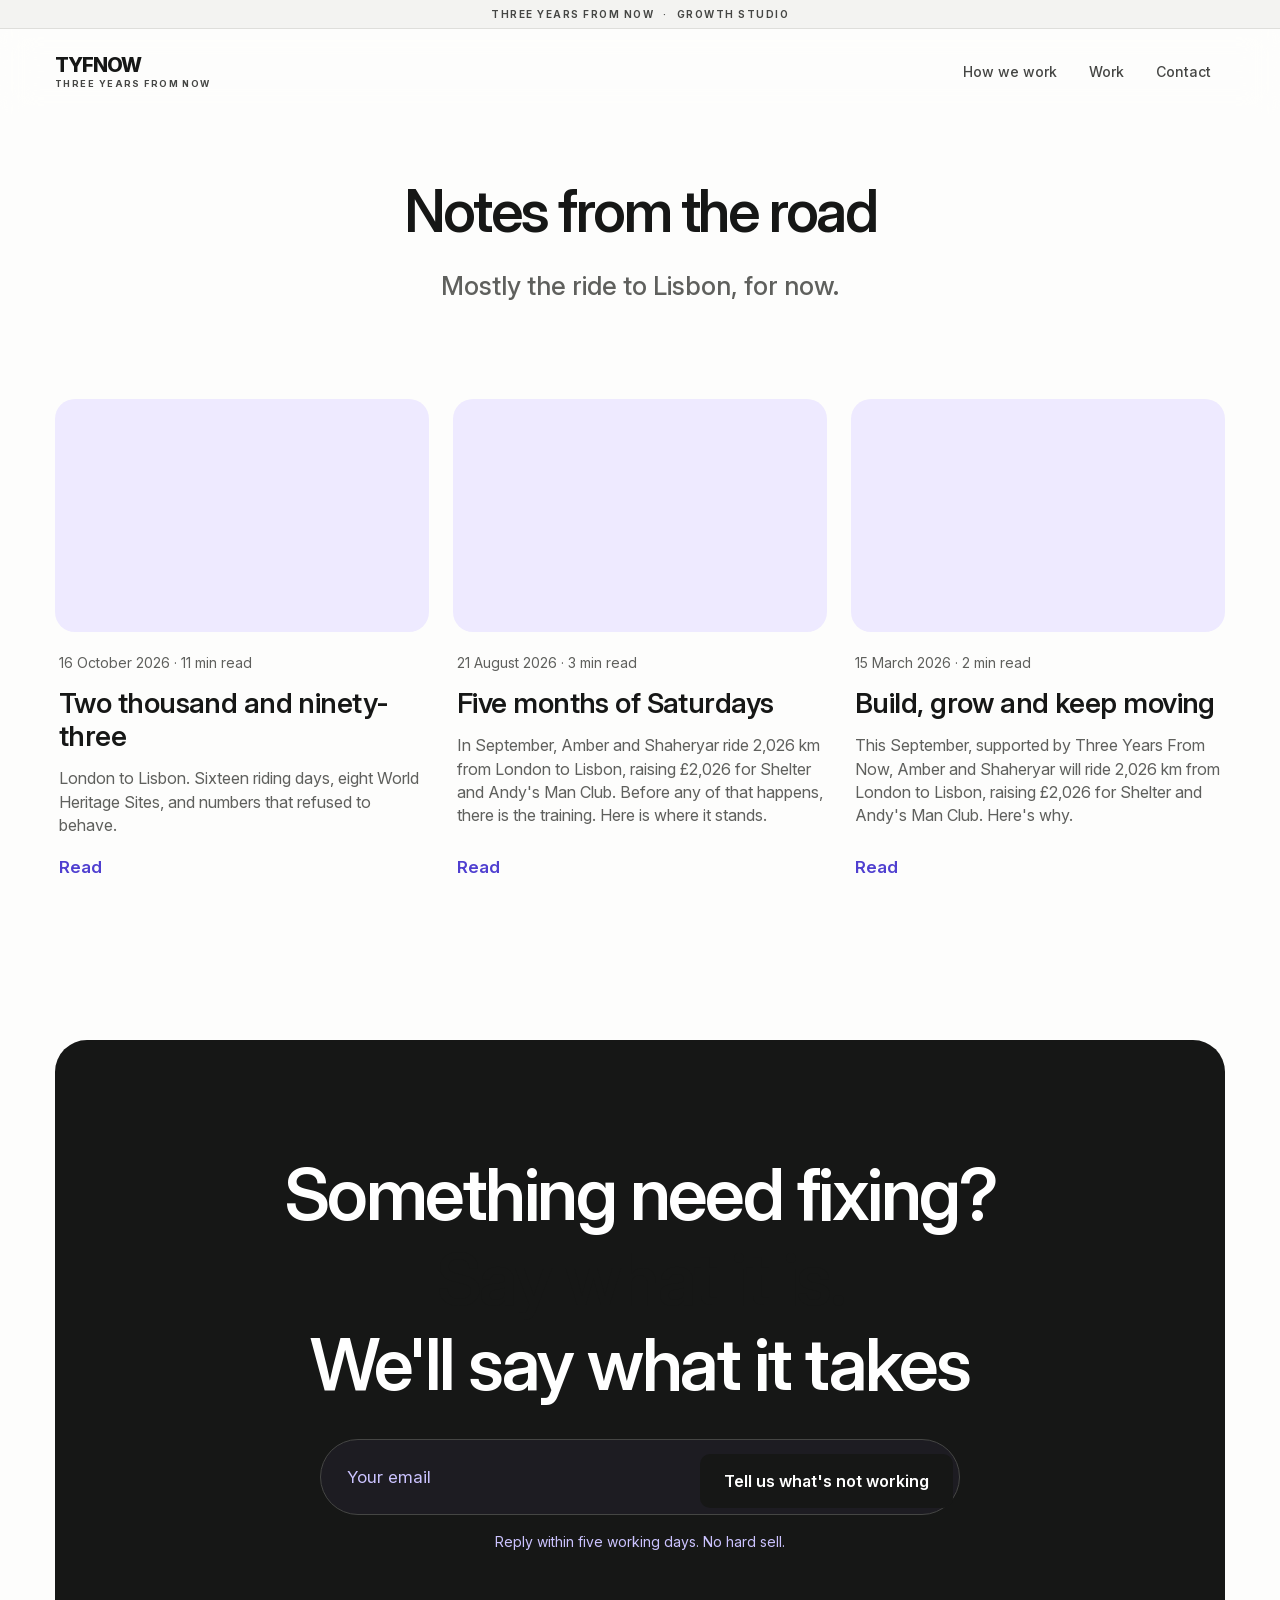
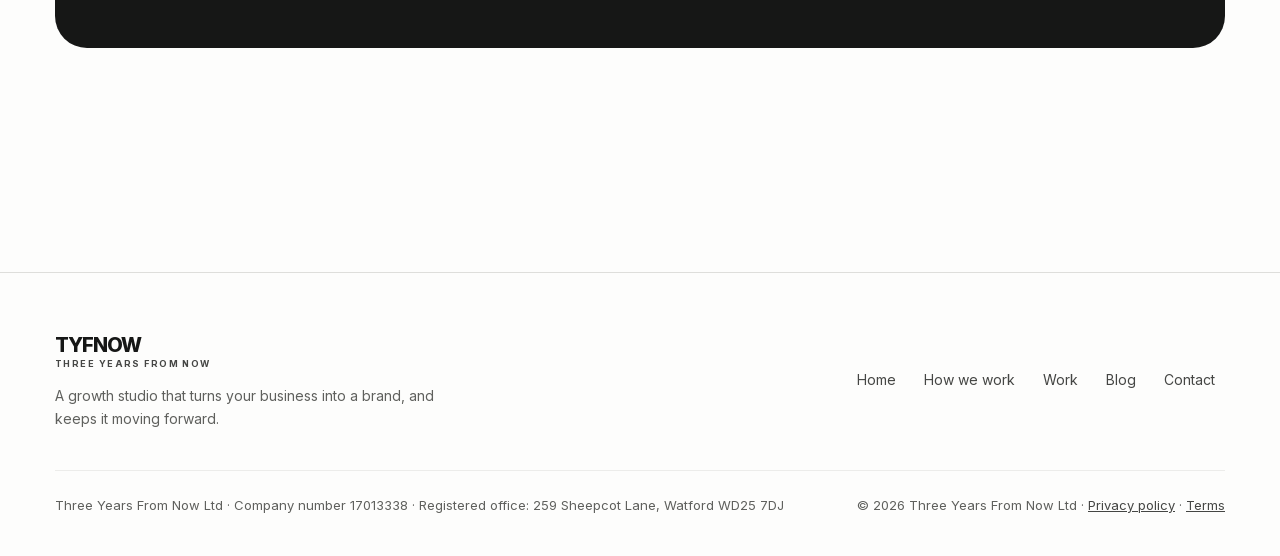
==== commit 234f6ff6: "F175: Contact back in the nav as a plain link, every page Co-Authored-By: Claude Opus 5.5 <noreply@a" ====
--- a/blog/index.html
+++ b/blog/index.html
@@ -43,12 +43,14 @@
       <nav class="hdr-nav" aria-label="Primary">
         <a class="hdr-link" href="/how-we-work">How we work</a>
         <a class="hdr-link" href="/work">Work</a>
+        <a class="hdr-link" href="/contact" data-track="nav_contact">Contact</a>
       </nav>
       <button class="hdr-menu" type="button" aria-controls="hdr-mob" aria-expanded="false">Menu</button>
     </div>
     <nav class="hdr-mob" id="hdr-mob" aria-label="Primary, mobile" hidden>
       <a class="hdr-link" href="/how-we-work">How we work</a>
       <a class="hdr-link" href="/work">Work</a>
+      <a class="hdr-link" href="/contact" data-track="nav_contact">Contact</a>
     </nav>
   </div>
 </header>
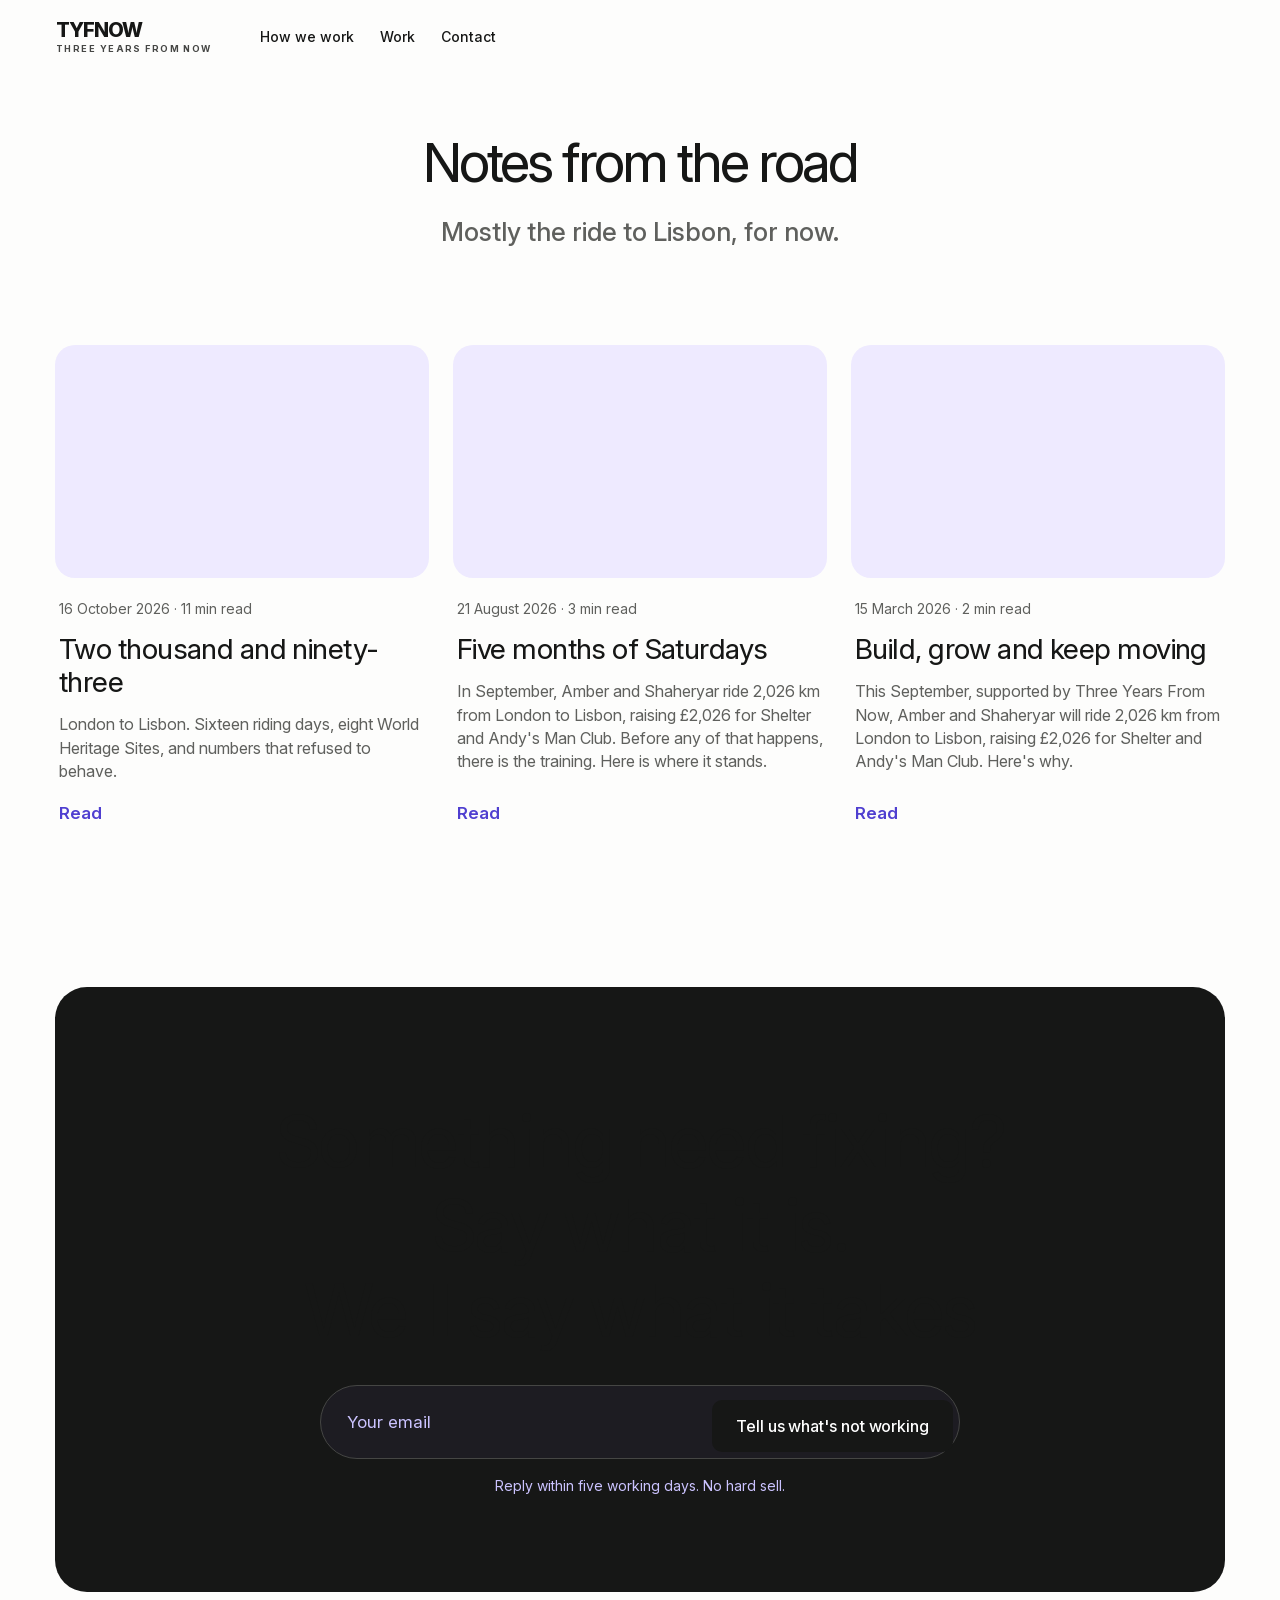
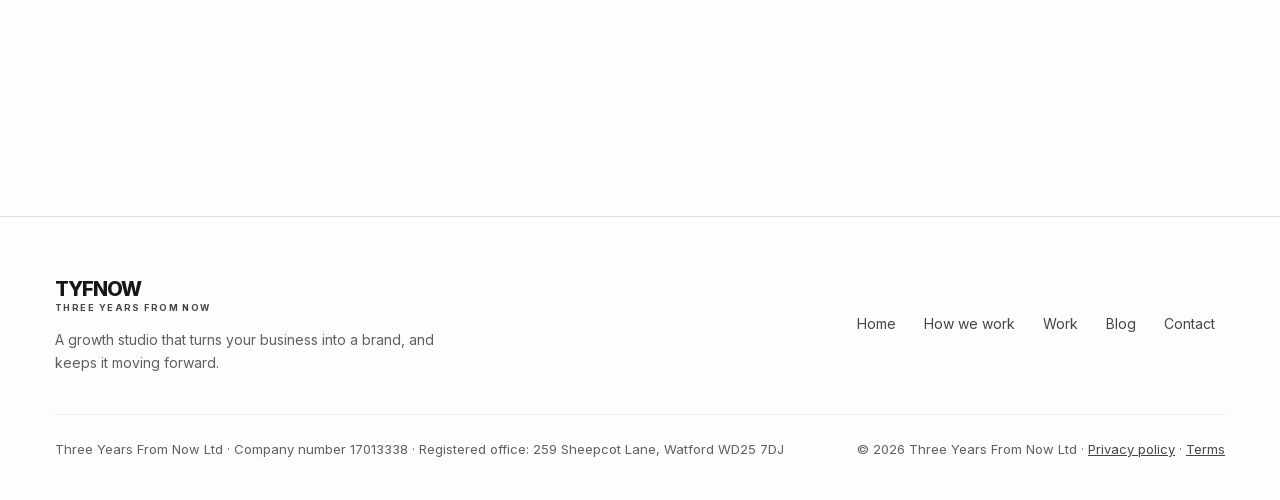
==== commit cf9799df: "Type scale measured against Amplemarket, carried to every page; top strip removed - New css/v06-type" ====
--- a/blog/index.html
+++ b/blog/index.html
@@ -27,11 +27,11 @@
 <link rel="stylesheet" href="/css/site.css">
 <link rel="stylesheet" href="/css/pages.css">
 <link rel="stylesheet" href="/css/v06-legacy.css">
+<link rel="stylesheet" href="/css/v06-type.css">
 <link rel="stylesheet" href="/css/v06-chrome.css">
 </head>
 <body>
 <div id="site">
-  <div class="util">Three Years From Now <span aria-hidden="true">·</span> Growth studio</div>
 
 <header class="hdr">
   <div class="hdr-wrap">
@@ -41,16 +41,16 @@
         <span class="brand-s">Three Years From Now</span>
       </a>
       <nav class="hdr-nav" aria-label="Primary">
-        <a class="hdr-link" href="/how-we-work">How we work</a>
-        <a class="hdr-link" href="/work">Work</a>
-        <a class="hdr-link" href="/contact" data-track="nav_contact">Contact</a>
+        <a class="hdr-link" href="/#how-we-work">How we work</a>
+        <a class="hdr-link" href="/#work">Work</a>
+        <a class="hdr-link" href="/#contact" data-track="nav_contact">Contact</a>
       </nav>
       <button class="hdr-menu" type="button" aria-controls="hdr-mob" aria-expanded="false">Menu</button>
     </div>
     <nav class="hdr-mob" id="hdr-mob" aria-label="Primary, mobile" hidden>
-      <a class="hdr-link" href="/how-we-work">How we work</a>
-      <a class="hdr-link" href="/work">Work</a>
-      <a class="hdr-link" href="/contact" data-track="nav_contact">Contact</a>
+      <a class="hdr-link" href="/#how-we-work">How we work</a>
+      <a class="hdr-link" href="/#work">Work</a>
+      <a class="hdr-link" href="/#contact" data-track="nav_contact">Contact</a>
     </nav>
   </div>
 </header>
@@ -87,7 +87,7 @@
 <section class="cta-sec">
   <div class="card cta-card">
     <h2>Something need fixing?<br><span>Say what it is.</span><br>We'll say what it takes</h2>
-    <form class="cta-form" action="/contact" method="get">
+    <form class="cta-form" action="/#contact" method="get">
       <div class="cta-field">
         <label for="cta-email" class="sr-only">Your email</label>
         <input id="cta-email" name="email" type="email" inputmode="email" autocomplete="email" placeholder="Your email">
@@ -111,10 +111,10 @@
       </div>
       <nav class="foot-links" aria-label="Footer">
         <a href="/">Home</a>
-        <a href="/how-we-work">How we work</a>
-        <a href="/work">Work</a>
+        <a href="/#how-we-work">How we work</a>
+        <a href="/#work">Work</a>
         <a href="/blog" aria-current="page">Blog</a>
-        <a href="/contact">Contact</a>
+        <a href="/#contact">Contact</a>
       </nav>
     </div>
     <div class="foot-base">
--- a/css/v06-type.css
+++ b/css/v06-type.css
@@ -0,0 +1,43 @@
+/* TYFNOW v06-type.css: one type scale for every page, in line with Amplemarket (24 Oct 2026, round 7).
+   Loaded after each page's own CSS and before v06-chrome.css.
+
+   Measured on amplemarket.com (Labil Grotesk Variable, weight 400):
+     hero 56/1.0, -0.05em · section 44/1.1, -0.04em · card title 36/1.1, -0.03em · small title 24/1.1, -0.02em
+     intro 20/1.3, -0.02em · body 14-18 · secondary text in ink at 60% · phone hero 36, -0.03em
+   Inter is wider than Labil at text sizes and finer at display sizes, so headings use Inter's optical size 22
+   (between text and display), weight 430 to match Labil's stem, and tracking 0.005em tighter than Amplemarket's.
+   That puts "Agents build your pipeline." at 36px within 2px of Amplemarket's own width. */
+
+:root{
+  --t-ink:#161716;--t-soft:rgba(22,23,22,.6);
+  --type-hero:clamp(38px,4.2vw,56px);--type-section:clamp(30px,3.2vw,44px);--type-emphasis:clamp(28px,2.6vw,36px);
+  --type-closing:clamp(30px,3.2vw,44px);--type-intro:20px;--type-body:16px;--type-card:24px
+}
+h1,h2,h3{font-weight:430;font-variation-settings:"opsz" 22;color:var(--t-ink)}
+
+/* home */
+.h-hero{font-size:var(--type-hero);line-height:1.02;letter-spacing:-.055em;font-weight:430}
+.h-sec,.h-cap{font-size:var(--type-section);line-height:1.1;letter-spacing:-.045em;font-weight:430}
+.h-close{font-size:var(--type-closing);line-height:1.1;letter-spacing:-.045em;font-weight:430}
+.h-brand,.op-bk-h,.op-bk-brand{font-size:var(--type-emphasis);line-height:1.1;letter-spacing:-.035em;font-weight:430}
+.h-card,.aud .h-card{font-size:var(--type-card);line-height:1.12;letter-spacing:-.025em;font-weight:430}
+.h-small{font-size:18px;line-height:1.3;letter-spacing:-.01em;font-weight:430}
+.lead{font-size:var(--type-intro);line-height:1.3;letter-spacing:-.025em;color:var(--t-soft)}
+.body,.op-bk-sub,.aud .body{font-size:var(--type-body);line-height:1.45;letter-spacing:-.01em;color:var(--t-soft)}
+.op-creed{font-weight:430;font-variation-settings:"opsz" 22;letter-spacing:-.03em;color:var(--t-ink)}
+.same-tools-turn,.h-0ad140{font-weight:430!important;letter-spacing:-.02em!important;color:var(--t-ink)!important}
+.rg-elr li{color:var(--t-soft)}
+.rg-elr b{font-weight:500;color:var(--t-ink)}
+.closer .lead{color:rgba(22,23,22,.7)}
+.btn{font-size:14px;font-weight:500;letter-spacing:-.005em;min-height:46px;padding:0 20px}
+
+/* legal pages and the blog */
+.page h1,.stub h1,.page-head h1,.post-head h1{font-size:var(--type-hero);line-height:1.02;letter-spacing:-.055em;font-weight:430}
+.prose h2{font-size:var(--type-card);line-height:1.12;letter-spacing:-.025em;font-weight:430}
+.prose h3{font-size:18px;line-height:1.3;letter-spacing:-.01em;font-weight:500}
+
+@media (max-width:760px){
+  :root{--type-hero:clamp(32px,9vw,38px);--type-section:clamp(28px,7.6vw,32px);--type-emphasis:clamp(26px,7vw,30px);--type-closing:clamp(28px,7.6vw,32px);--type-intro:18px;--type-card:22px}
+  .h-hero,.page h1,.stub h1,.page-head h1,.post-head h1{line-height:1.04;letter-spacing:-.035em}
+  .h-sec,.h-cap,.h-close{letter-spacing:-.035em}
+}
--- a/css/v06-chrome.css
+++ b/css/v06-chrome.css
@@ -55,3 +55,27 @@
 @media (min-width:900px){.cookie{left:auto;max-width:560px}}
 
 .sr-only{position:absolute;left:0;top:0;margin:-1px;padding:0;border:0;width:1px;height:1px;overflow:hidden;clip:rect(0 0 0 0);white-space:nowrap}
+
+/* Header (24 Oct, round 6, after Amplemarket): transparent and full width at the top, links sit beside the logo.
+   Once the page scrolls (.is-min, set in v06.js) it tucks into a centred floating bar: frosted off-white,
+   1px white edge, 12px corners, soft layered shadow. */
+.hdr{background:transparent;-webkit-backdrop-filter:none;backdrop-filter:none;pointer-events:none}
+.hdr-wrap{pointer-events:none}
+.hdr-in,.hdr-mob{pointer-events:auto}
+.hdr-in{height:72px;justify-content:flex-start;gap:36px;margin-inline:auto;max-width:100%;padding:0;border:1px solid transparent;border-radius:12px;transition:max-width .35s cubic-bezier(.23,1,.32,1),height .35s cubic-bezier(.23,1,.32,1),padding .35s cubic-bezier(.23,1,.32,1),margin .35s cubic-bezier(.23,1,.32,1),background-color .35s ease,box-shadow .35s ease,border-color .35s ease}
+.hdr-nav{gap:2px}
+.hdr-link{min-height:40px;padding:0 12px;border-radius:8px;font-size:14px;font-weight:500;color:#161716}
+.hdr-link:hover{background:#efeeec;color:#161716}
+.hdr-link[aria-current="page"],.hdr-link.is-active{background:#e9e8e5;color:#161716;font-weight:500}
+.brand-s{transition:opacity .25s ease,max-height .3s ease;max-height:12px;overflow:hidden}
+.hdr.is-min .hdr-in{max-width:620px;height:52px;margin-top:20px;padding:4px 4px 4px 16px;gap:24px;background:rgba(251,250,249,.85);-webkit-backdrop-filter:saturate(1.4) blur(16px);backdrop-filter:saturate(1.4) blur(16px);border-color:#fff;box-shadow:0 1px 3px rgba(17,17,17,.05),0 6px 6px rgba(17,17,17,.04),0 13px 8px rgba(17,17,17,.03),0 24px 9px rgba(17,17,17,.01)}
+.hdr.is-min .hdr-nav{margin-left:auto}
+.hdr.is-min .brand-s{opacity:0;max-height:0}
+.hdr.is-min .brand{gap:0}
+@media (max-width:760px){
+  .hdr-in{height:64px;justify-content:space-between}
+  .hdr.is-min .hdr-in{max-width:none;height:52px;margin-top:10px;padding:4px 4px 4px 14px}
+  .hdr-mob:not([hidden]){margin-top:8px;padding:6px;border-radius:12px;background:rgba(251,250,249,.94);-webkit-backdrop-filter:blur(16px);backdrop-filter:blur(16px);border:1px solid #fff;box-shadow:0 6px 6px rgba(17,17,17,.04),0 13px 8px rgba(17,17,17,.03)}
+}
+.hdr-menu{min-height:40px;border-radius:8px;font-weight:500;font-size:14px}
+@media (prefers-reduced-motion:reduce){.hdr-in,.brand-s{transition:none}}
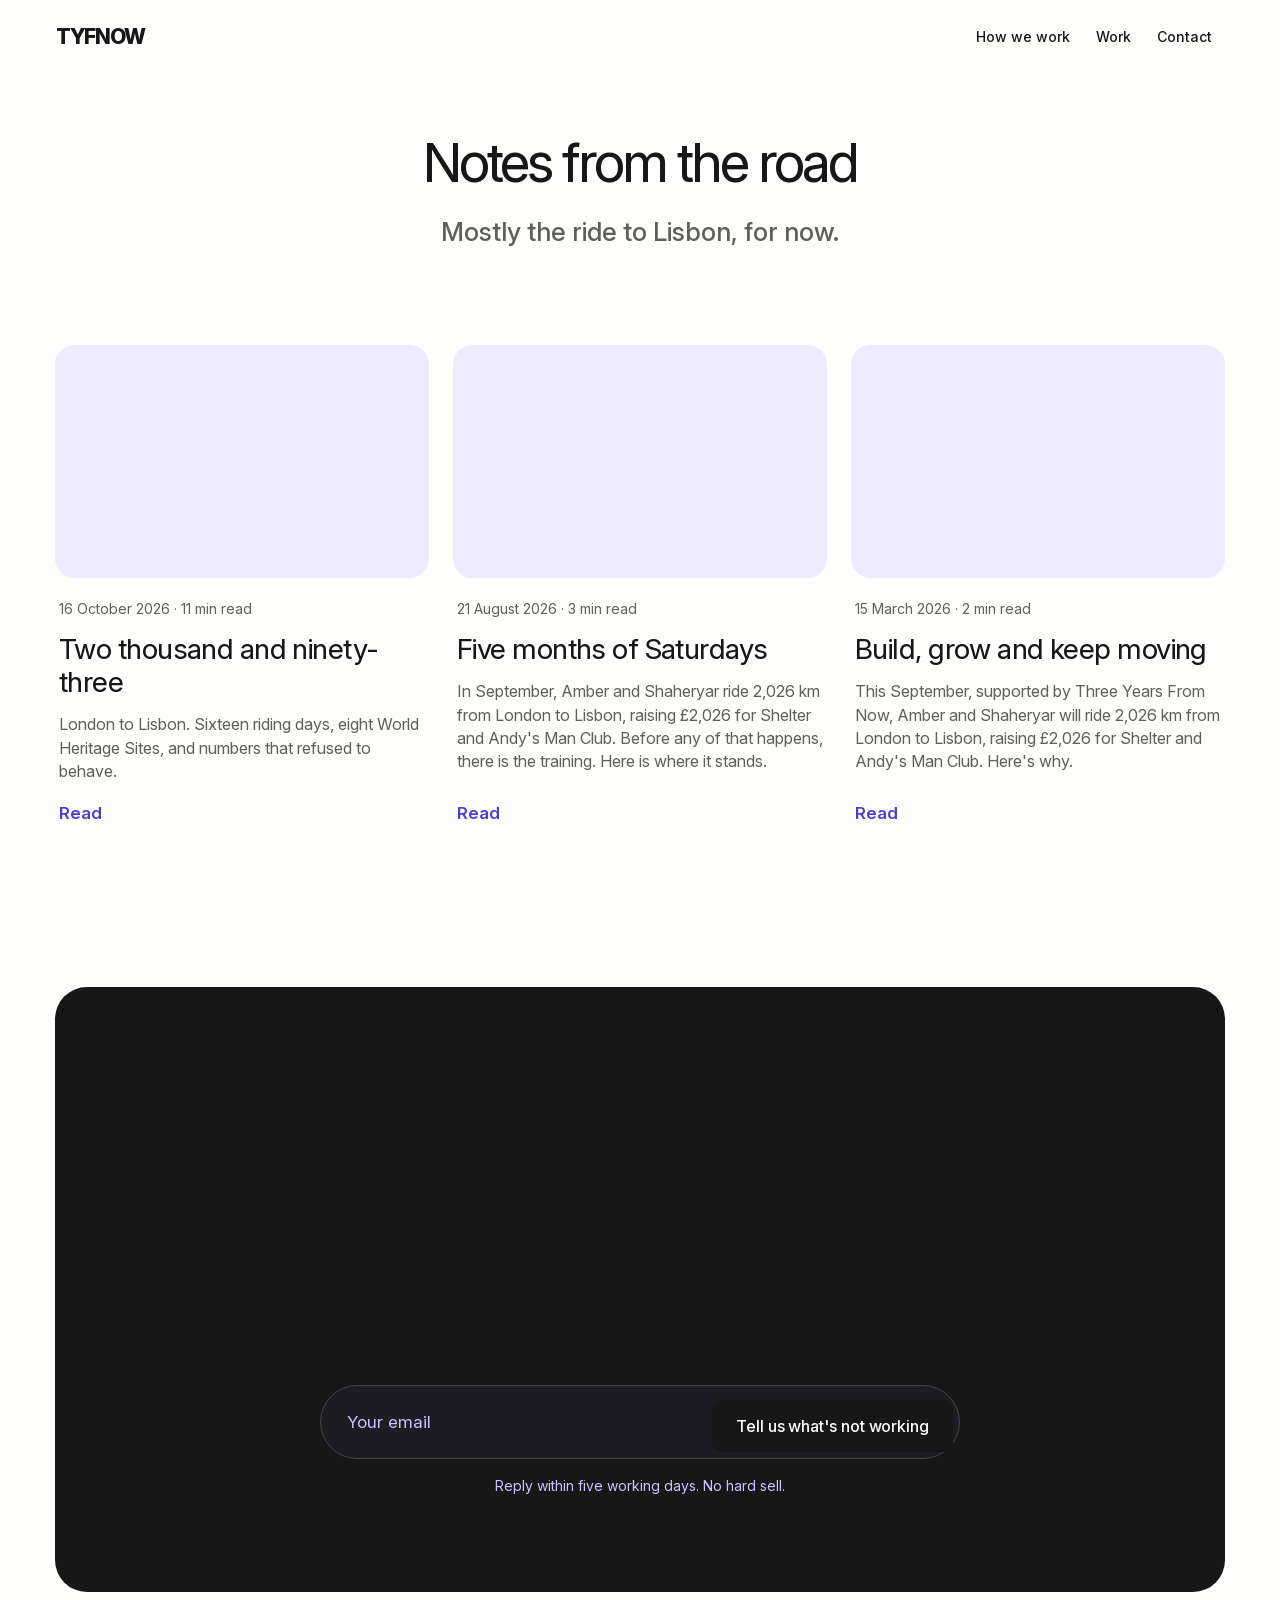
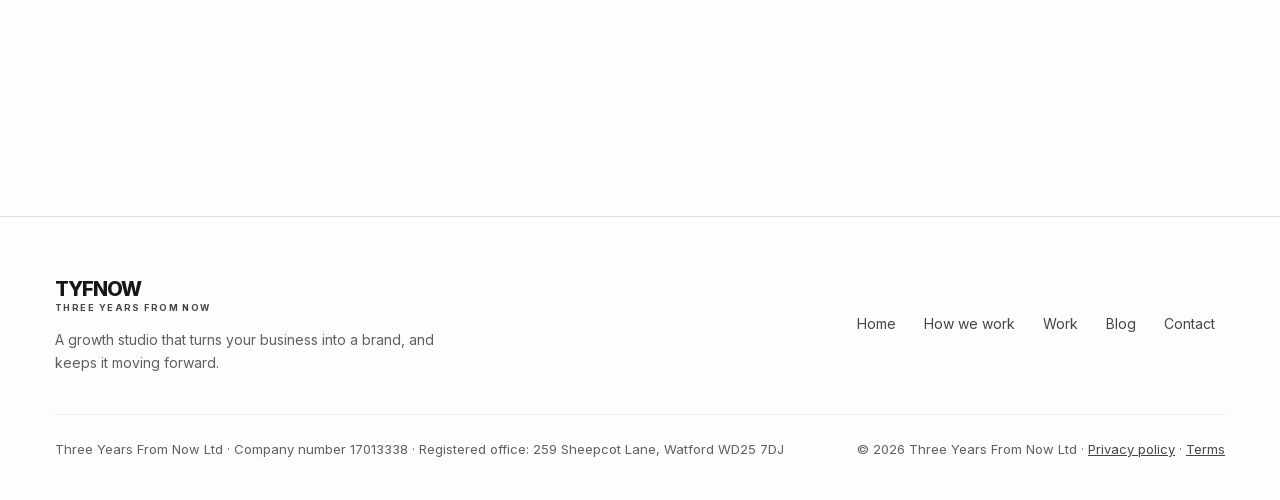
==== commit 6228105b: "Round 7: header links right, small qualify icons, values rework, offer headline meets on scroll - He" ====
--- a/blog/index.html
+++ b/blog/index.html
@@ -38,7 +38,6 @@
     <div class="hdr-in">
       <a class="brand" href="/" aria-label="TYFNOW, Three Years From Now, home">
         <span class="brand-w">TYFNOW</span>
-        <span class="brand-s">Three Years From Now</span>
       </a>
       <nav class="hdr-nav" aria-label="Primary">
         <a class="hdr-link" href="/#how-we-work">How we work</a>
--- a/css/v06-chrome.css
+++ b/css/v06-chrome.css
@@ -79,3 +79,9 @@
 }
 .hdr-menu{min-height:40px;border-radius:8px;font-weight:500;font-size:14px}
 @media (prefers-reduced-motion:reduce){.hdr-in,.brand-s{transition:none}}
+
+/* Header (round 7): logo left, links on the right at the top of the page as well as in the floating bar; no strap line under the logo */
+.hdr-in{justify-content:space-between}
+.hdr-nav{margin-left:auto}
+.hdr .brand{gap:0}
+.hdr .brand-w{font-size:21px}
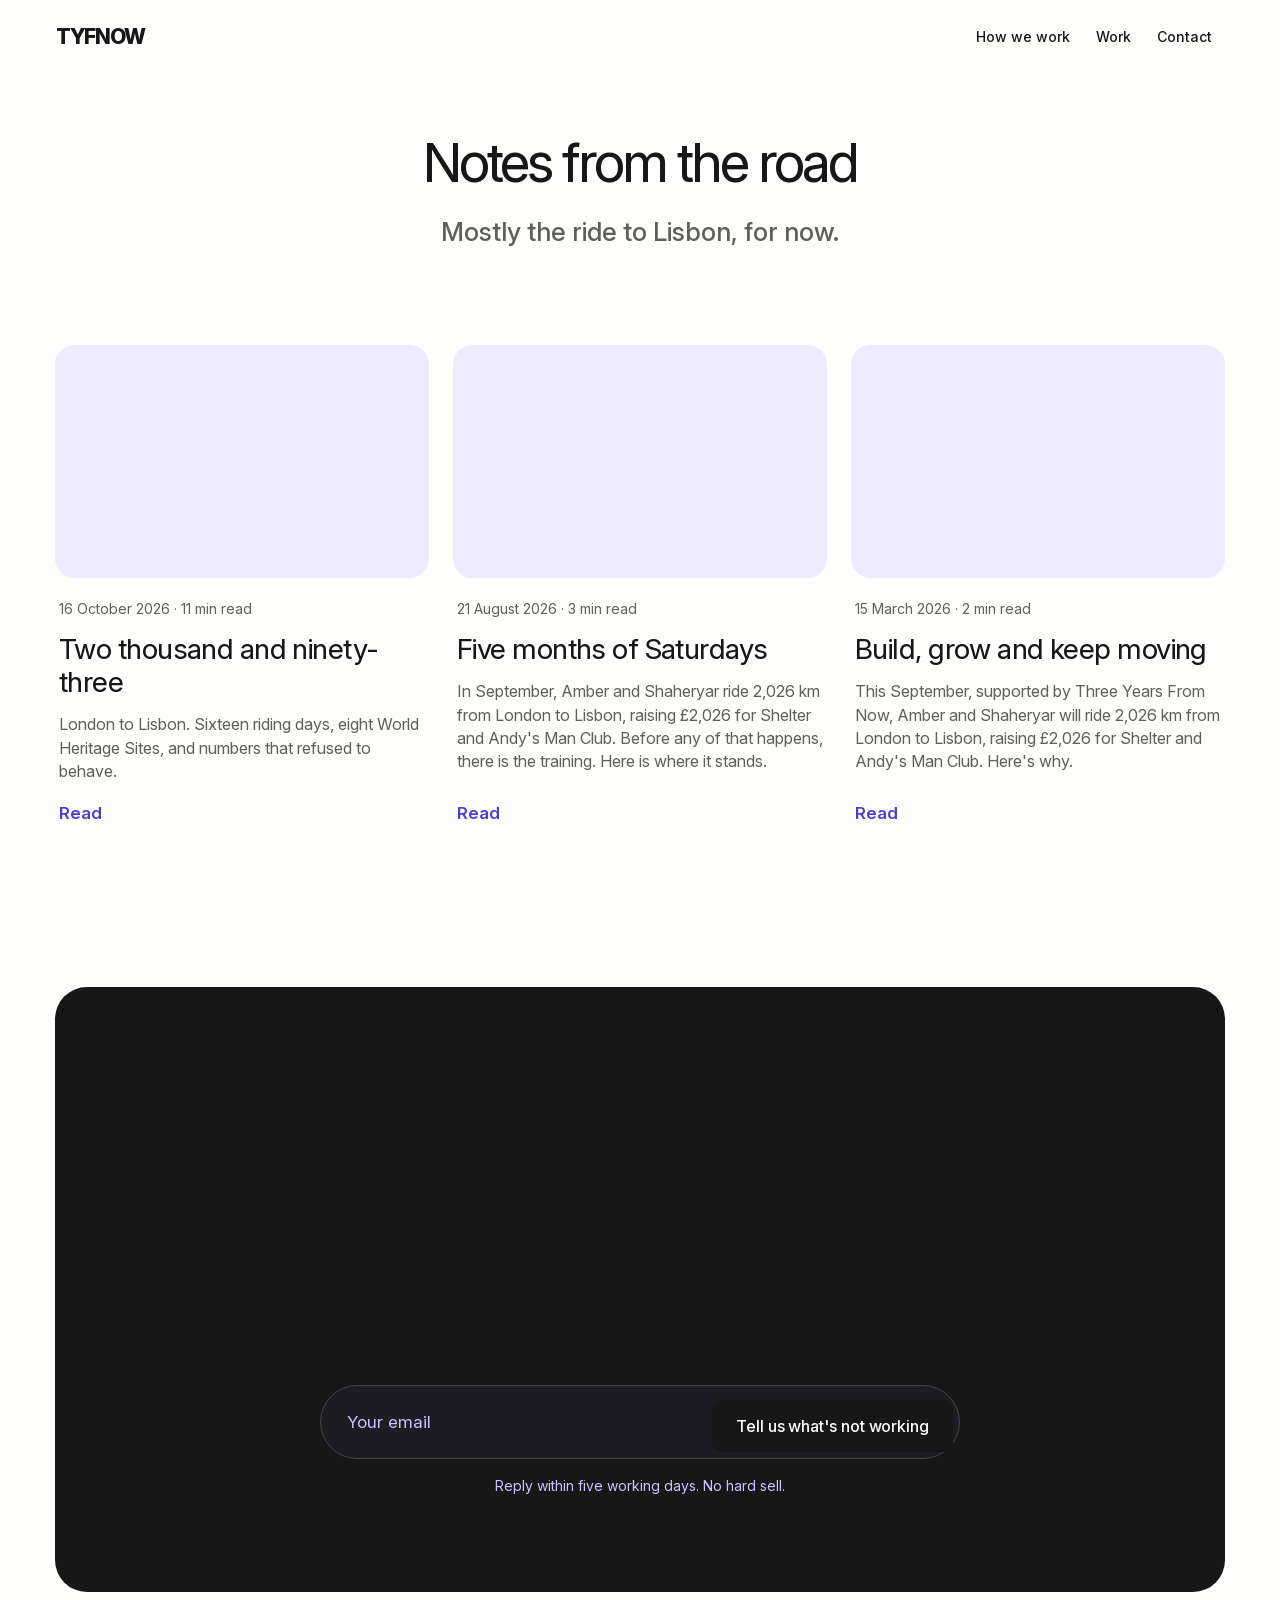
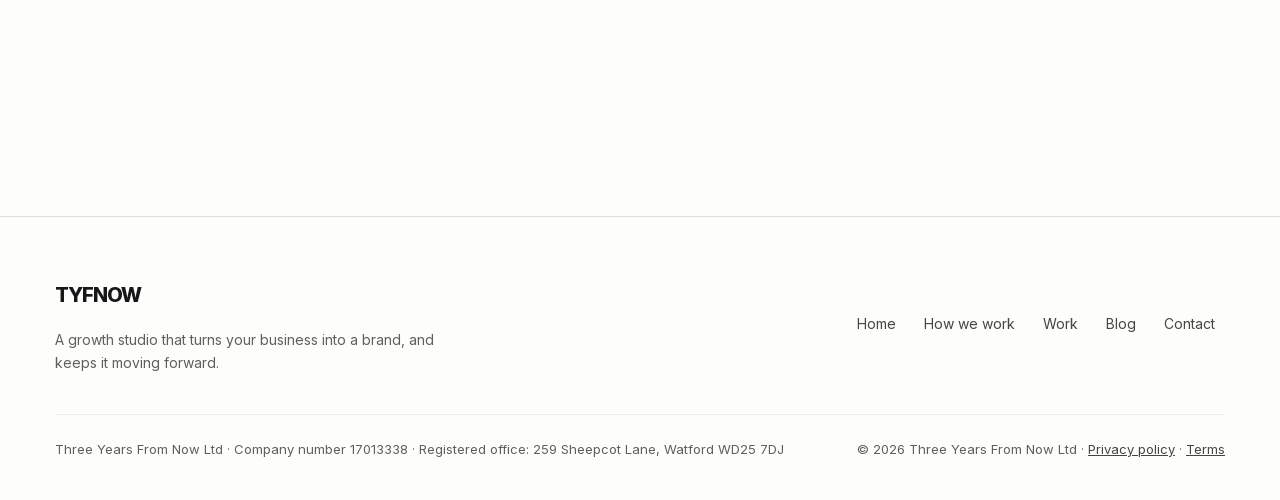
==== commit 345cf14d: "Balls white and light greys, Google Analytics on one line; ring circle dots removed; pills start fur" ====
--- a/blog/index.html
+++ b/blog/index.html
@@ -104,7 +104,6 @@
       <div class="foot-brand">
         <a class="brand" href="/" aria-label="TYFNOW, Three Years From Now, home">
           <span class="brand-w">TYFNOW</span>
-          <span class="brand-s">Three Years From Now</span>
         </a>
         <p class="foot-desc">A growth studio that turns your business into a brand, and keeps it moving forward.</p>
       </div>
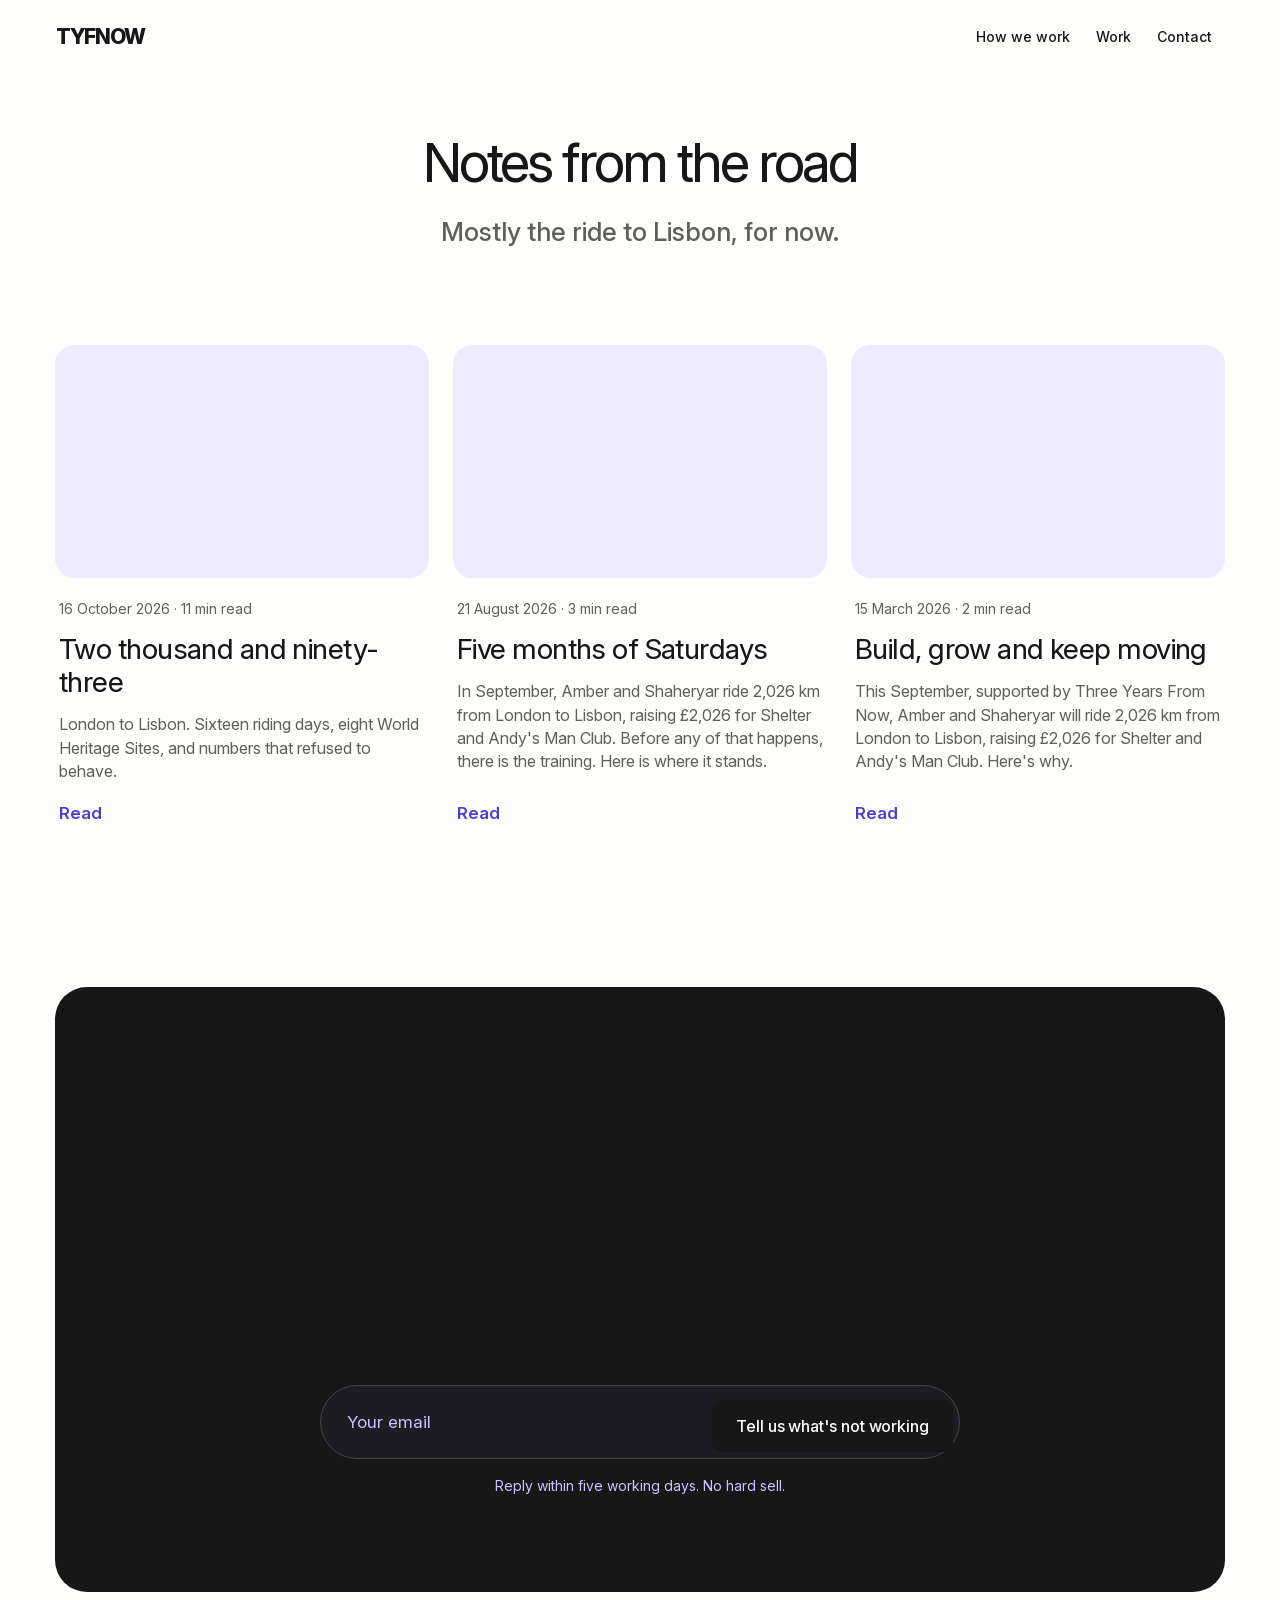
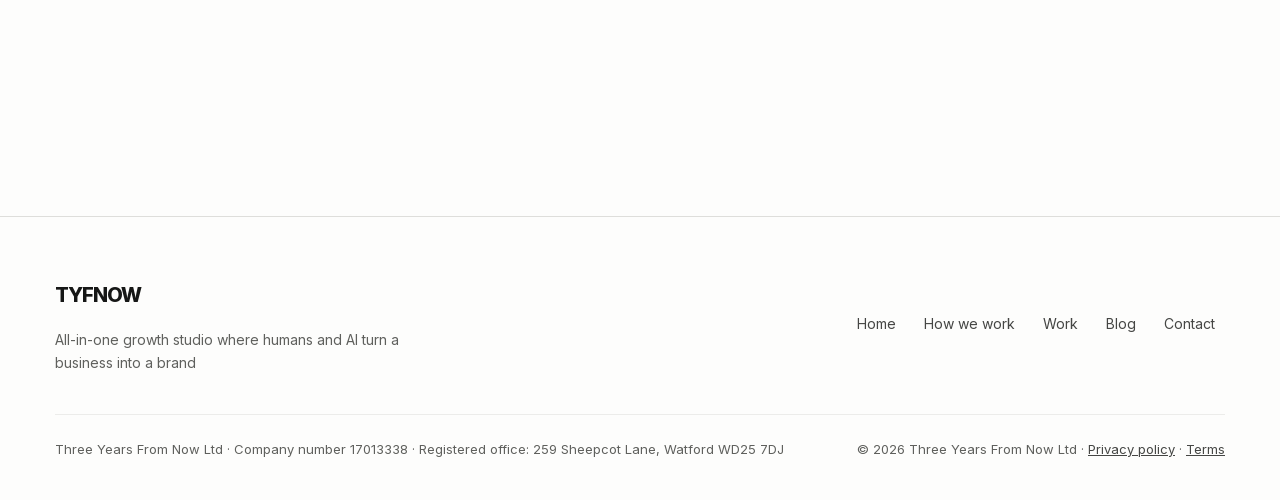
==== commit 04e0376d: "Values header removed, timeline runs into the values on two lines; headline and footer line: turn a " ====
--- a/blog/index.html
+++ b/blog/index.html
@@ -105,7 +105,7 @@
         <a class="brand" href="/" aria-label="TYFNOW, Three Years From Now, home">
           <span class="brand-w">TYFNOW</span>
         </a>
-        <p class="foot-desc">A growth studio that turns your business into a brand, and keeps it moving forward.</p>
+        <p class="foot-desc">All-in-one growth studio where humans and AI turn a business into a brand</p>
       </div>
       <nav class="foot-links" aria-label="Footer">
         <a href="/">Home</a>
